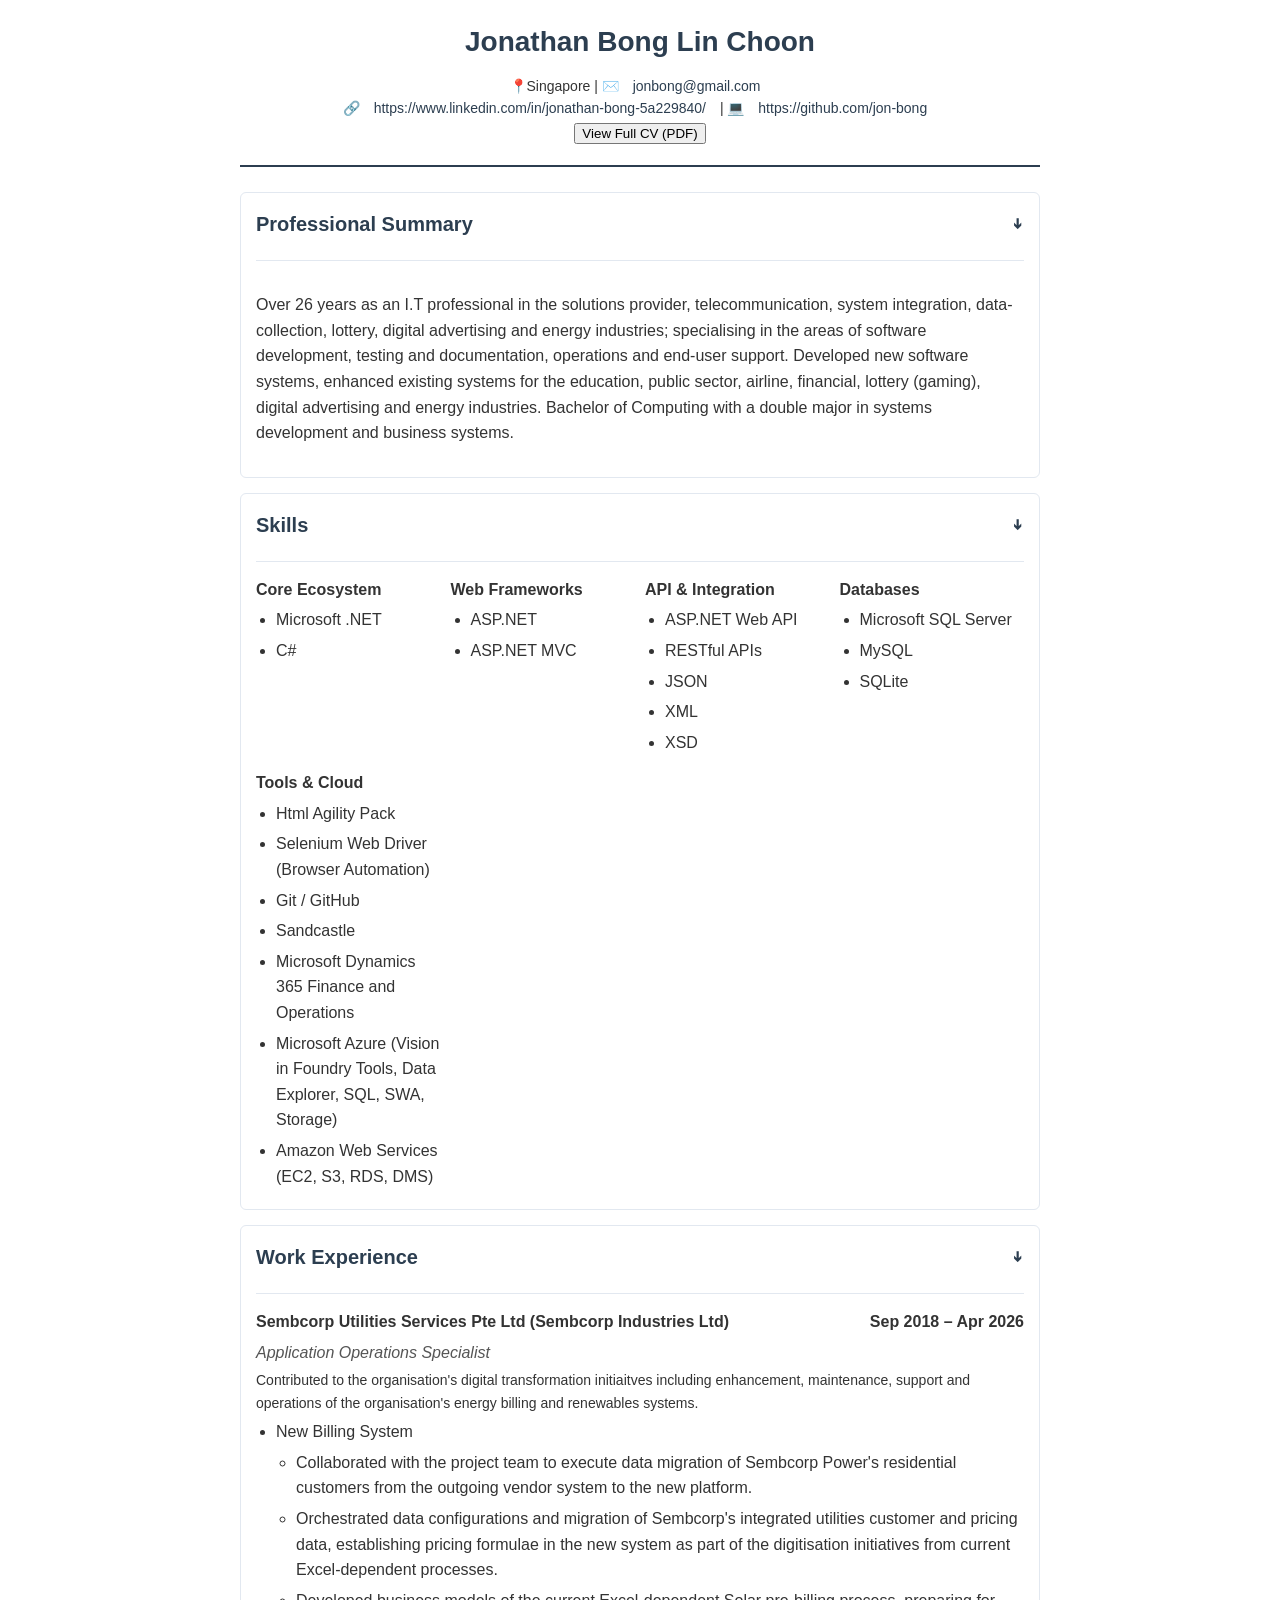
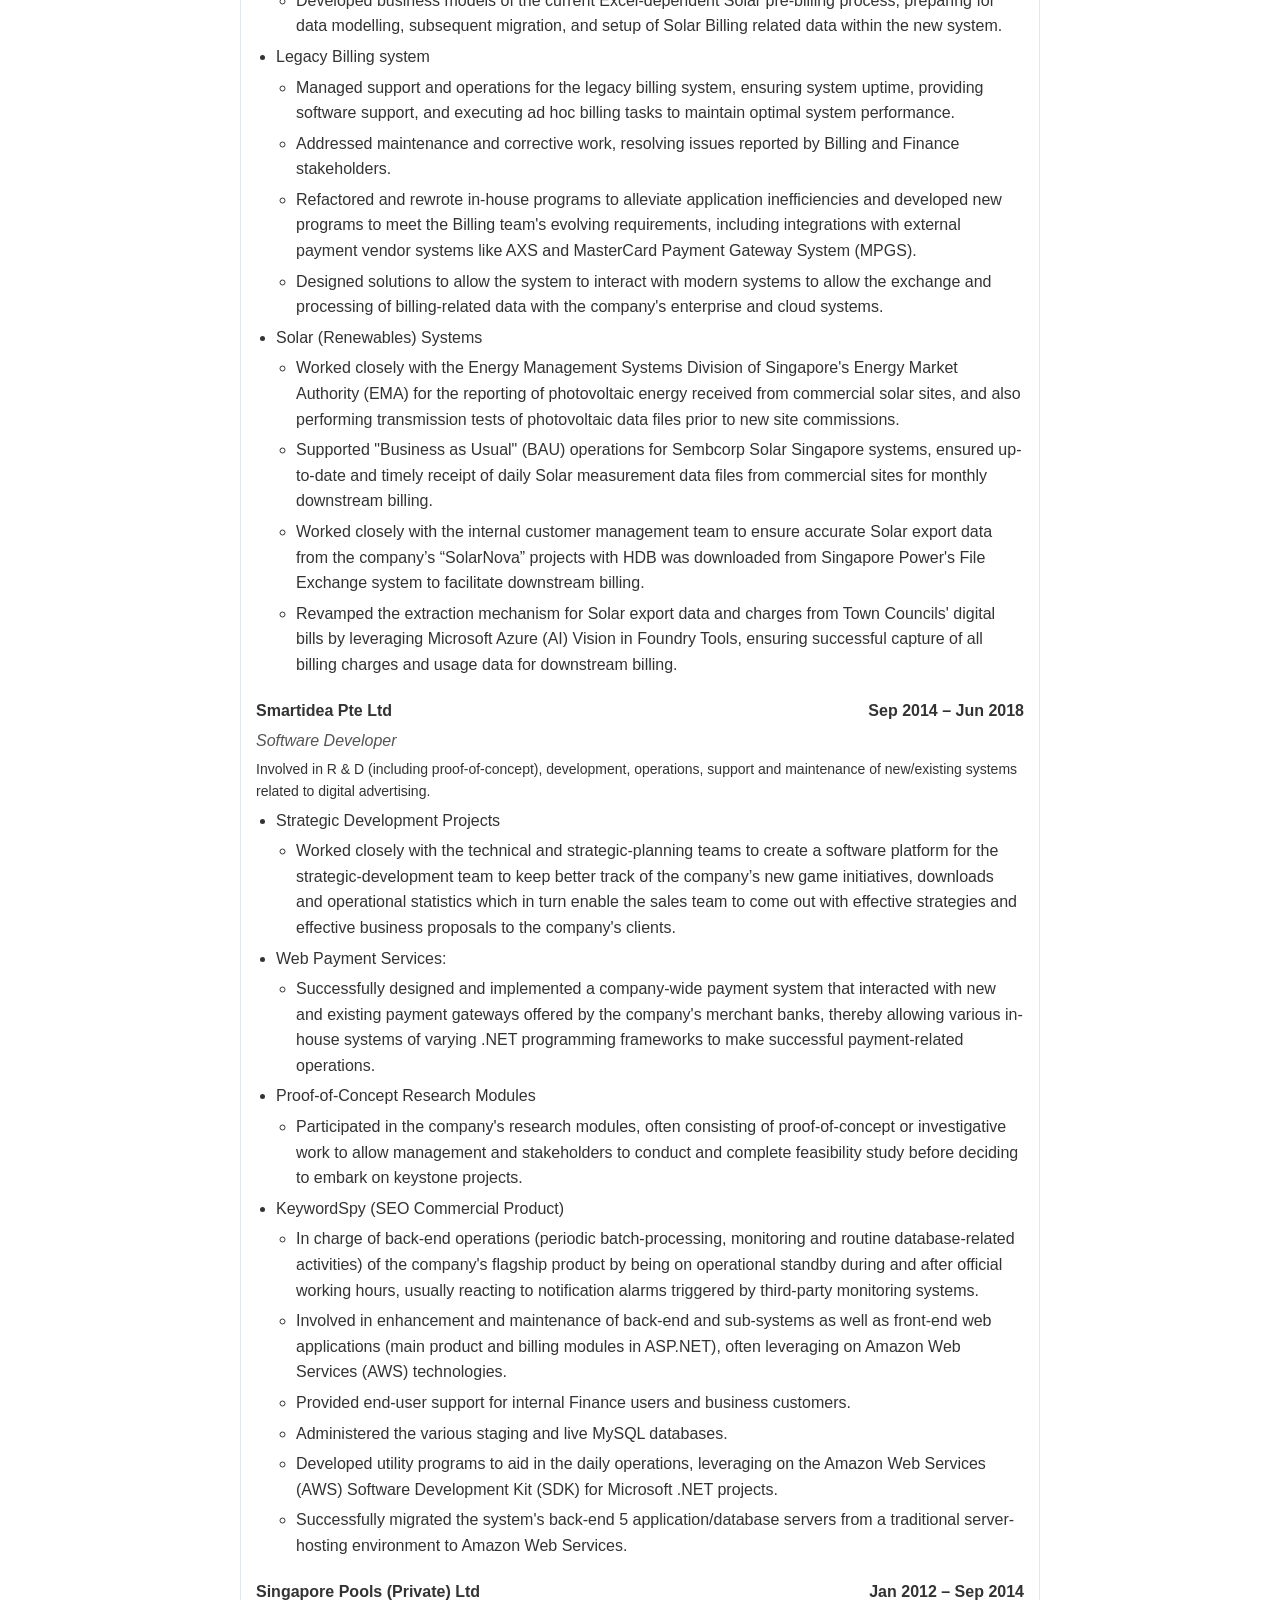
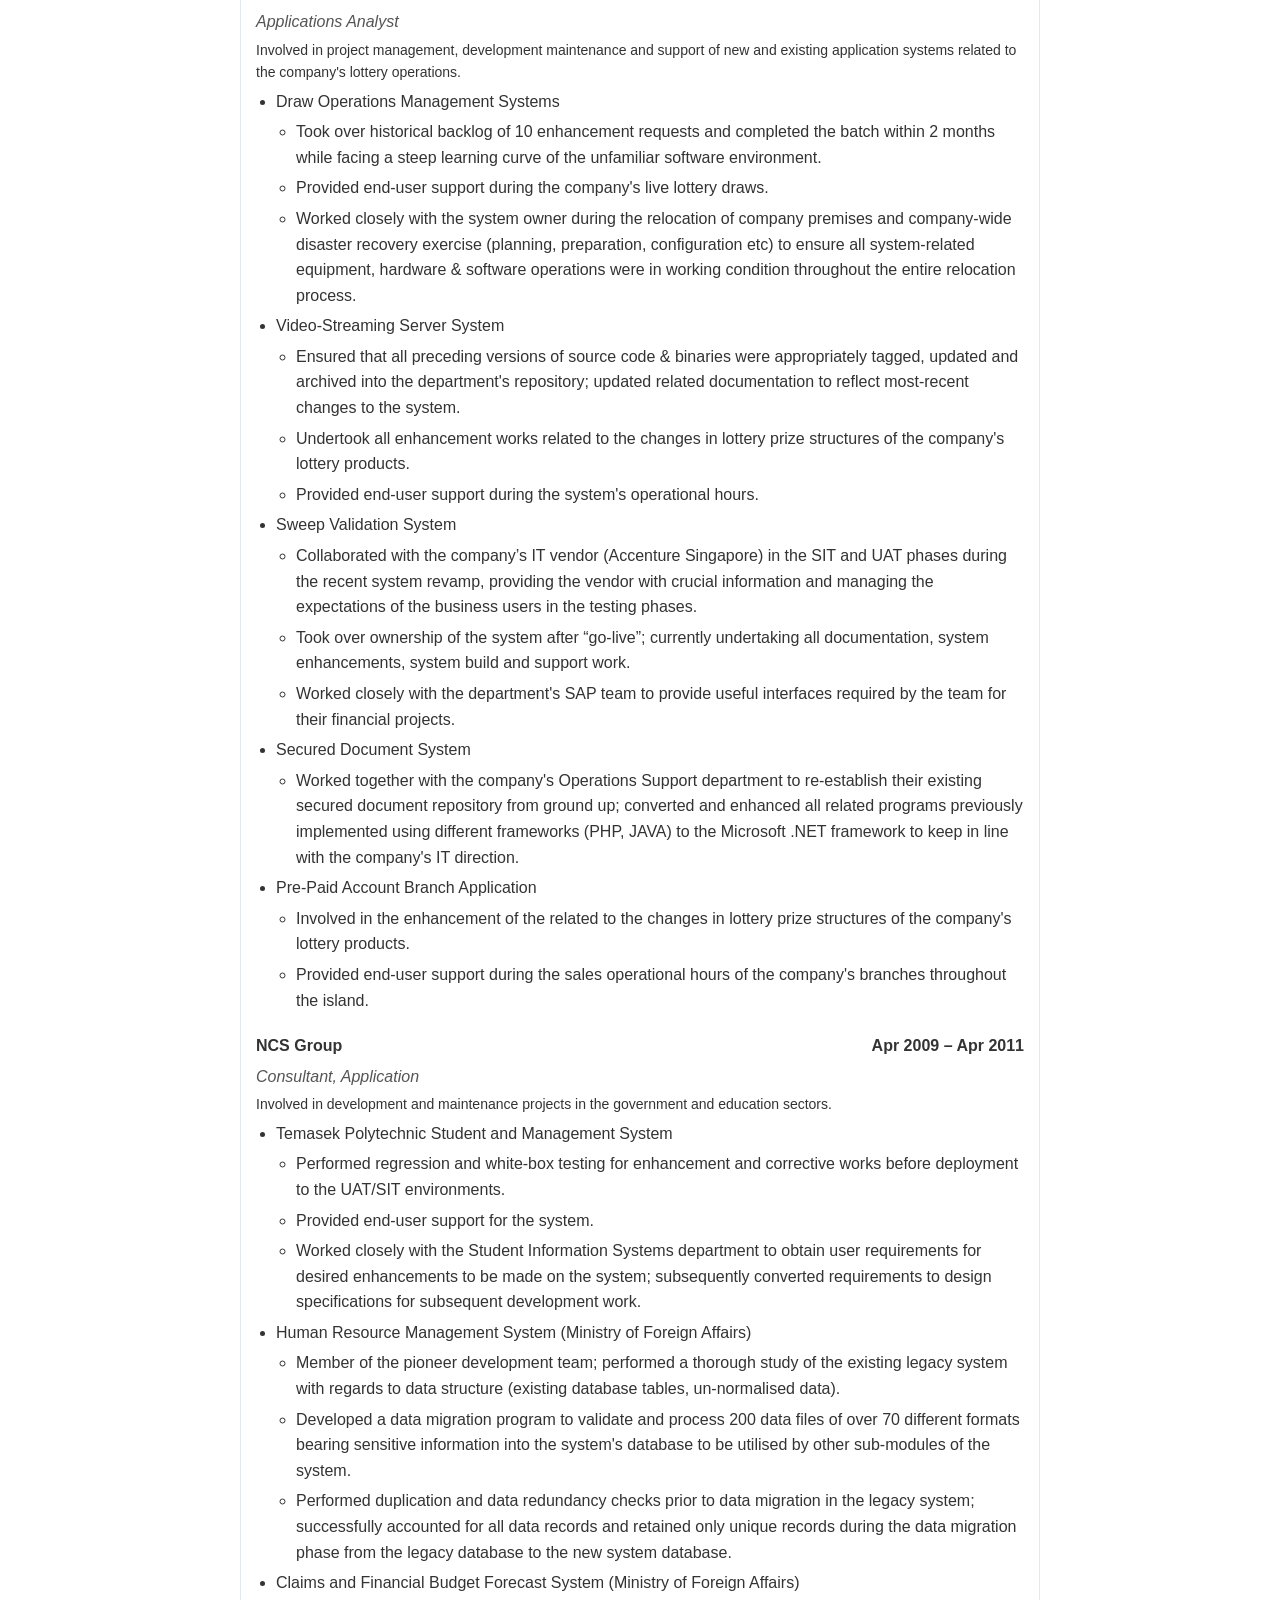
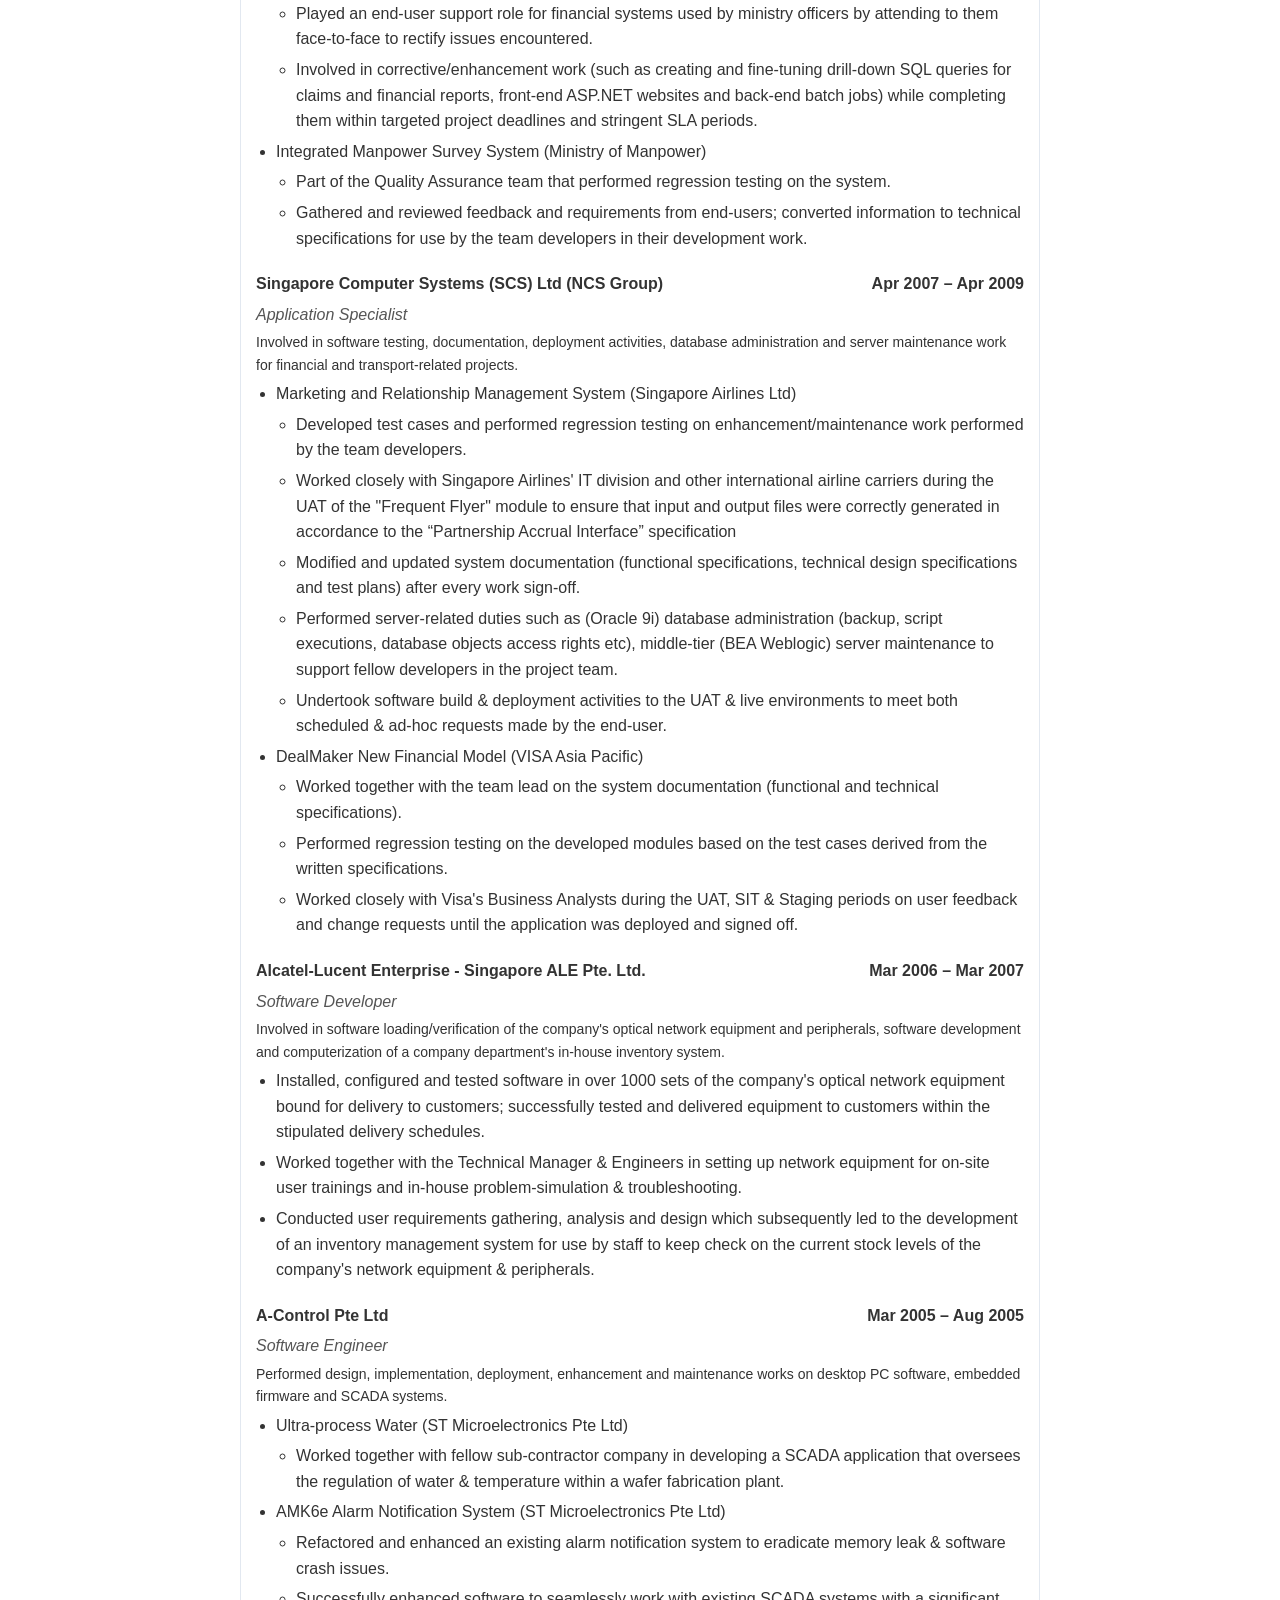
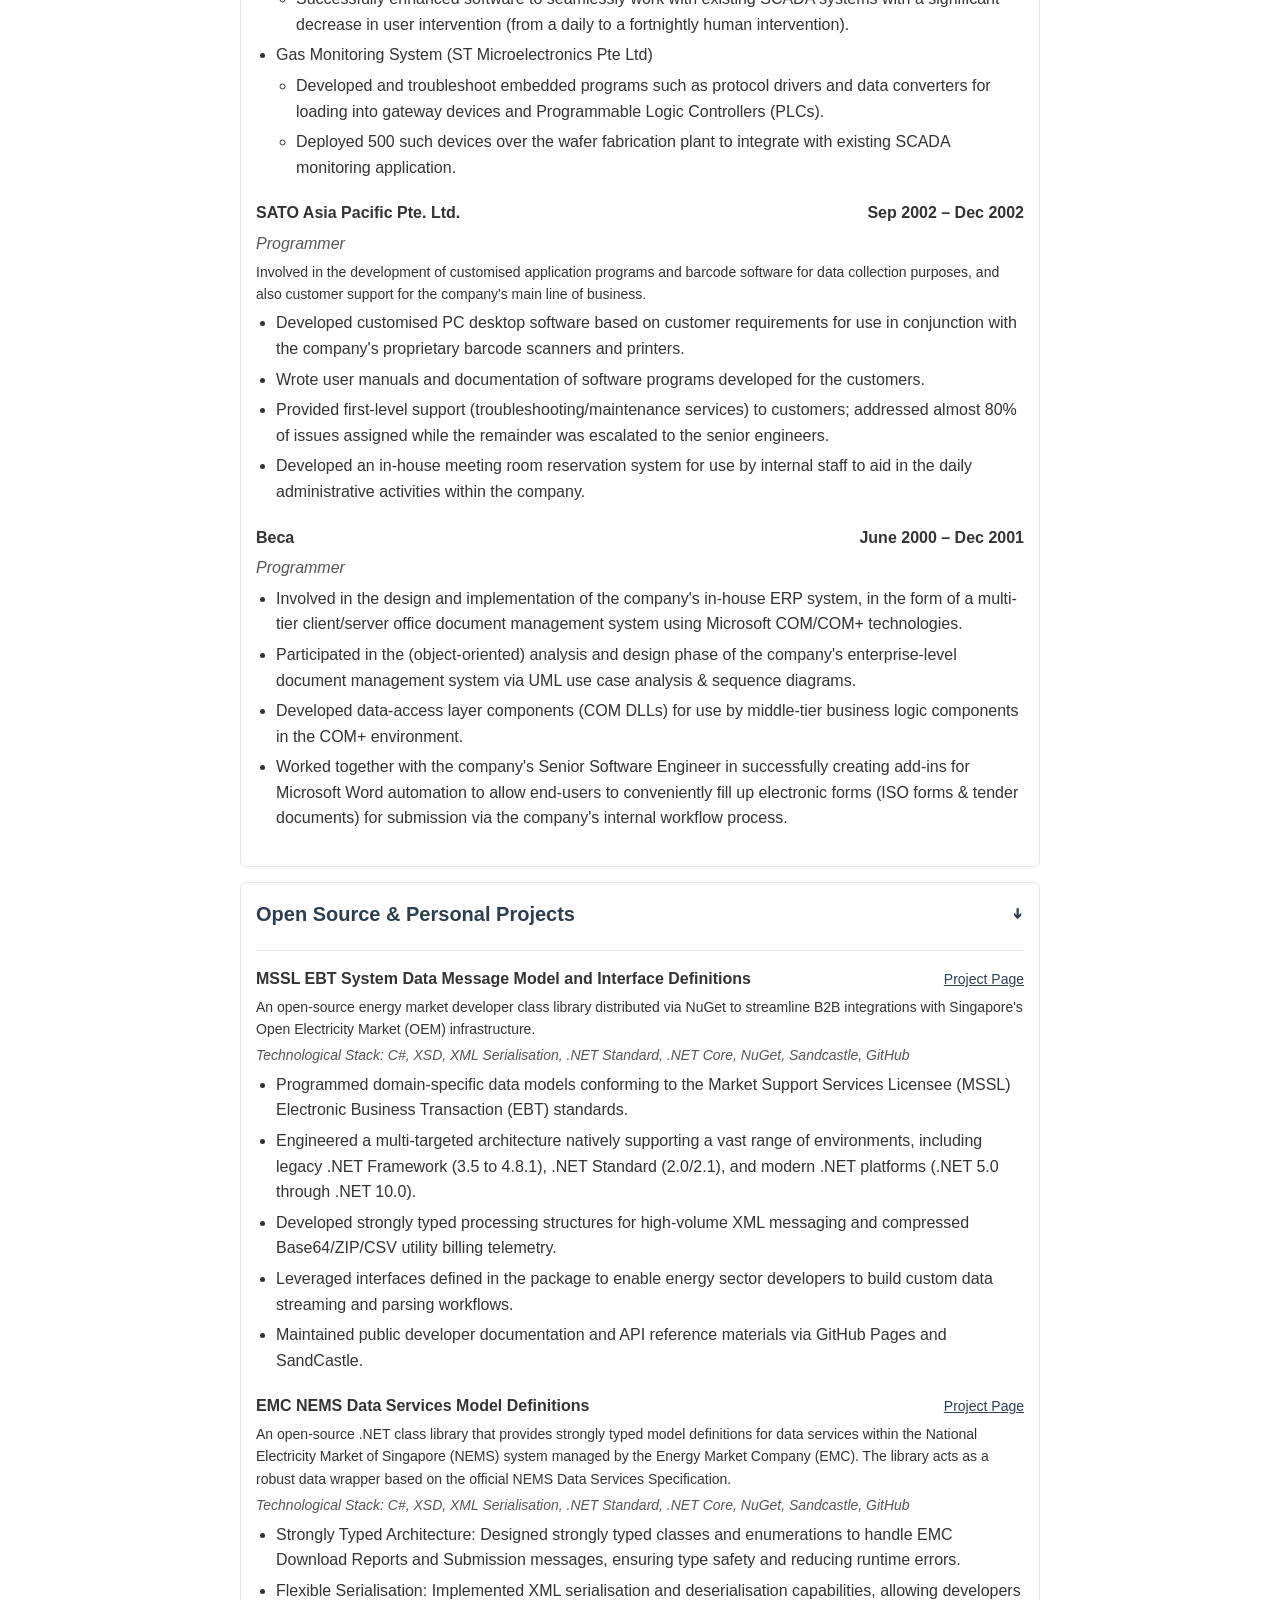
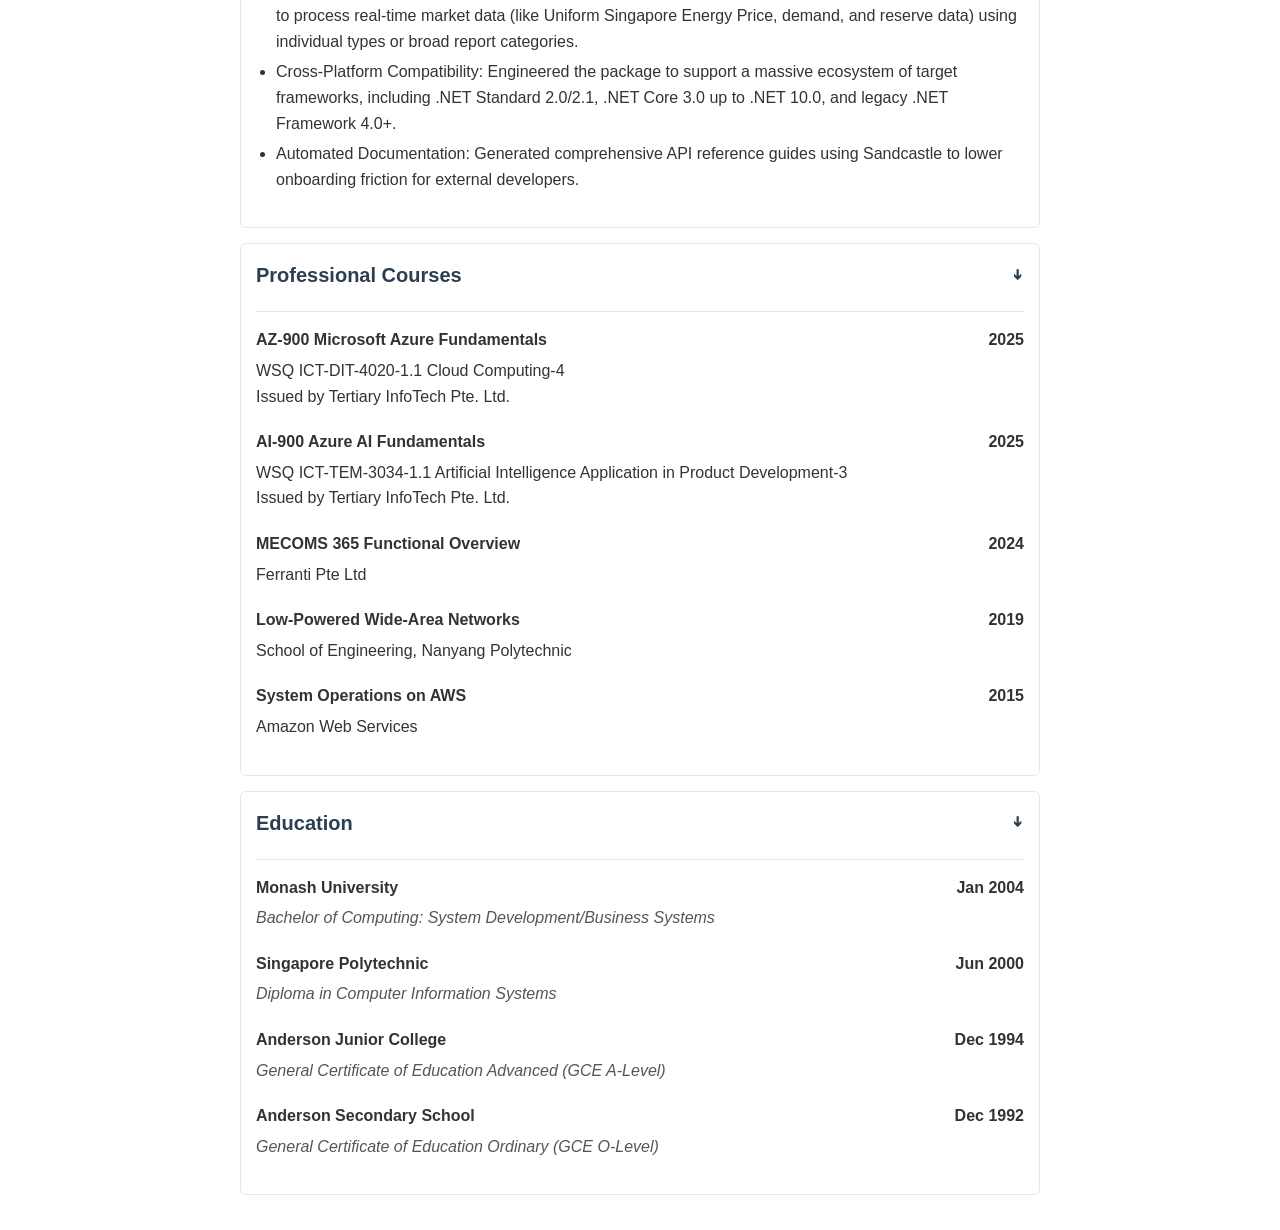
==== src/cv.html @ c76a104a "Initial commit." ====
<!DOCTYPE html>

<script src="js/script.js" defer></script>

<html lang="en">
<head>
    <meta charset="UTF-8">
    <meta name="viewport" content="width=device-width, initial-scale=1.0">
    <title>Jonathan Bong | Professional Portfolio</title>
    <!-- Link to the external stylesheet -->
    <link rel="stylesheet" href="style.css">
</head>
<body>    
    <header>
        <h1>Jonathan Bong Lin Choon</h1>
        <div class="contact-info">
            <span>📍Singapore</span> |
            <!--📞 <a href="tel:+65">+65</a>|--> 
            ✉️ <!--<a href="mailto:j@mail.com">j@mail.com</a>--><span id="contact-email"></span><br>
            🔗 <a href="https://www.linkedin.com/in/jonathan-bong-5a229840/" title="My LinkedIn Profile" target="_blank">https://www.linkedin.com/in/jonathan-bong-5a229840/</a> |
            💻 <a href="https://github.com/jon-bong" title="My GitHub Profile" target="_blank">https://github.com/jon-bong</a>
        </div>
    
        <!-- New ATS-Friendly PDF Download Action -->
        <!--<div class="download-container">
            <a href="files/Jonathan_Bong_CV.pdf" download="Jonathan_Bong_CV.pdf" title="Download CV" class="download-btn">
                📄 CV (PDF)
            </a>
        </div>-->
        <button id="download-btn" title="Download CV">View Full CV (PDF)</button>
    </header>

    <!-- Professional Summary -->
    <details open>
        <summary>Professional Summary</summary>
        <div class="section-content">
            <p>Over 26 years as an I.T professional in the solutions provider, telecommunication, system integration, data-collection, lottery, digital advertising and energy industries; specialising in the areas of software development, testing and documentation, operations and end-user support. Developed new software systems, enhanced existing systems for the education, public sector, airline, financial, lottery (gaming), digital advertising and energy industries. Bachelor of Computing with a double major in systems development and business systems.</p>
        </div>
    </details>

    <!-- Skills -->
    <details open>
        <summary>Skills</summary>
        <div class="section-content">
            <div class="skills-grid">
                <div class="skills-category">
                    <strong>Core Ecosystem</strong>
                    <ul>
                        <li>Microsoft .NET</li>
                        <li>C#</li>
                    </ul>
                </div>
                <div class="skills-category">
                    <strong>Web Frameworks</strong>
                    <ul>
                        <li>ASP.NET</li>
                        <li>ASP.NET MVC</li>
                    </ul>
                </div>
                <div class="skills-category">
                    <strong>API &amp; Integration</strong>
                    <ul>
                        <li>ASP.NET Web API</li>
                        <li>RESTful APIs</li>
                        <li>JSON</li>
                        <li>XML</li>
                        <li>XSD</li>
                    </ul>
                </div>
                <div class="skills-category">
                    <strong>Databases</strong>
                    <ul>
                        <li>Microsoft SQL Server</li>
                        <li>MySQL</li>
                        <li>SQLite</li>
                    </ul>
                </div>
                <div class="skills-category">
                    <strong>Tools & Cloud</strong>
                    <ul>
                        <li>Html Agility Pack</li>
                        <li>Selenium Web Driver (Browser Automation)</li>
                        <li>Git / GitHub</li>
                        <li>Sandcastle</li>
                        <li>Microsoft Dynamics 365 Finance and Operations</li>
                        <li>Microsoft Azure (Vision in Foundry Tools, Data Explorer, SQL, SWA, Storage)</li>
                        <li>Amazon Web Services (EC2, S3, RDS, DMS)</li>
                    </ul>
                </div>
            </div>
        </div>
    </details>

    <!-- Work Experience -->
    <details open>
        <summary>Work Experience</summary>
        <div class="section-content">
            <!-- Job 1 -->
            <article class="job">
                <div class="job-header">
                    <span>Sembcorp Utilities Services Pte Ltd (Sembcorp Industries Ltd)</span>
                    <span>Sep 2018 &ndash; Apr 2026</span>
                </div>
                <div class="job-title">Application Operations Specialist</div>
                <p class="job-description">
                    Contributed to the organisation&apos;s digital transformation initiaitves including enhancement, maintenance, support and operations of the organisation&apos;s energy billing and renewables systems.
                </p>
                <ul>
                    <li>
                        New Billing System
                        <ul>
                            <li>Collaborated with the project team to execute data migration of Sembcorp Power&apos;s residential customers from the outgoing vendor system to the new platform.</li>
                            <li>Orchestrated data configurations and migration of Sembcorp&apos;s integrated utilities customer and pricing data, establishing pricing formulae in the new system as part of the digitisation initiatives from current Excel-dependent processes.</li>
                            <li>Developed business models of the current Excel-dependent Solar pre-billing process, preparing for data modelling, subsequent migration, and setup of Solar Billing related data within the new system.</li>
                        </ul>
                    </li>
                    <li>
                        Legacy Billing system
                        <ul>
                            <li>Managed support and operations for the legacy billing system, ensuring system uptime, providing software support, and executing ad hoc billing tasks to maintain optimal system performance.</li>
                            <li>Addressed maintenance and corrective work, resolving issues reported by Billing and Finance stakeholders.</li>
                            <li>Refactored and rewrote in-house programs to alleviate application inefficiencies and developed new programs to meet the Billing team&apos;s evolving requirements, including integrations with external payment vendor systems like AXS and MasterCard Payment Gateway System (MPGS).</li>
                            <li>Designed solutions to allow the system to interact with modern systems to allow the exchange and processing of billing-related data with the company&apos;s enterprise and cloud systems.</li>
                        </ul>
                    </li>
                    <li>
                        Solar (Renewables) Systems
                        <ul>
                            <li>Worked closely with the Energy Management Systems Division of Singapore&apos;s Energy Market Authority (EMA) for the reporting of photovoltaic energy received from commercial solar sites, and also performing transmission tests of photovoltaic data files prior to new site commissions.</li>
                            <li>Supported "Business as Usual" (BAU) operations for Sembcorp Solar Singapore systems, ensured up-to-date and timely receipt of daily Solar measurement data files from commercial sites for monthly downstream billing.</li>
                            <li>Worked closely with the internal customer management team to ensure accurate Solar export data from the company’s “SolarNova” projects with HDB was downloaded from Singapore Power&apos;s File Exchange system to facilitate downstream billing.</li>
                            <li>Revamped the extraction mechanism for Solar export data and charges from Town Councils&apos; digital bills by leveraging Microsoft Azure (AI) Vision in Foundry Tools, ensuring successful capture of all billing charges and usage data for downstream billing.</li>
                        </ul>
                    </li>
                </ul>
            </article>

            <!-- Job 2 -->
            <article class="job">
                <div class="job-header">
                    <span>Smartidea Pte Ltd</span>
                    <span>Sep 2014 &ndash; Jun 2018</span>
                </div>
                <div class="job-title">Software Developer</div>
                <p class="job-description">
                    Involved in R & D (including proof-of-concept), development, operations, support and maintenance of new/existing systems related to digital advertising.
                </p>
                <ul>
                    <li>
                        Strategic Development Projects
                        <ul>
                            <li>Worked closely with the technical and strategic-planning teams to create a software platform for the strategic-development team to keep better track of the company’s new game initiatives, downloads and operational statistics which in turn enable the sales team to come out with effective strategies and effective business proposals to the company&apos;s clients.</li>
                        </ul>
                    </li>
                    <li>
                        Web Payment Services:
                        <ul>
                            <li>Successfully designed and implemented a company-wide payment system that interacted with new and existing payment gateways offered by the company&apos;s merchant banks, thereby allowing various in-house systems of varying .NET programming frameworks to make successful payment-related operations.</li>
                        </ul>
                    </li>
                    <li>
                        Proof-of-Concept Research Modules
                        <ul>
                            <li>Participated in the company&apos;s research modules, often consisting of proof-of-concept or investigative work to allow management and stakeholders to conduct and complete feasibility study before deciding to embark on keystone projects.</li>
                        </ul>
                    </li>
                    <li>
                        KeywordSpy (SEO Commercial Product)
                        <ul>
                            <li>In charge of back-end operations (periodic batch-processing, monitoring and routine database-related activities) of the company&apos;s flagship product by being on operational standby during and after official working hours, usually reacting to notification alarms triggered by third-party monitoring systems.</li>
                            <li>Involved in enhancement and maintenance of back-end and sub-systems as well as front-end web applications (main product and billing modules in ASP.NET), often leveraging on Amazon Web Services (AWS) technologies.</li>
                            <li>Provided end-user support for internal Finance users and business customers.</li>
                            <li>Administered the various staging and live MySQL databases.</li>
                            <li>Developed utility programs to aid in the daily operations, leveraging on the Amazon Web Services (AWS) Software Development Kit (SDK) for Microsoft .NET projects.</li>
                            <li>Successfully migrated the system&apos;s back-end 5 application/database servers from a traditional server-hosting environment to Amazon Web Services.</li>
                        </ul>
                    </li>
                </ul>
                <!--
        <li>Built semantic user interfaces mapping directly to client specifications, increasing consumer retention metrics by 15%.</li>
        <li>Optimized application stylesheets to fulfill accessibility standards and responsive viewing requirements.</li>-->
            </article>

            <!-- Job 3 -->
            <article class="job">
                <div class="job-header">
                    <span>Singapore Pools (Private) Ltd</span>
                    <span>Jan 2012 &ndash; Sep 2014</span>
                </div>
                <div class="job-title">Applications Analyst</div>
                <p class="job-description">
                    Involved in project management, development maintenance and support of new and existing application systems related to the company&apos;s lottery operations.
                </p>
                <ul>
                    <li>
                        Draw Operations Management Systems
                        <ul>
                            <li>Took over historical backlog of 10 enhancement requests and completed the batch within 2 months while facing a steep learning curve of the unfamiliar software environment.</li>
                            <li>Provided end-user support during the company&apos;s live lottery draws.</li>
                            <li>Worked closely with the system owner during the relocation of company premises and company-wide disaster recovery exercise (planning, preparation, configuration etc) to ensure all system-related equipment, hardware & software operations were in working condition throughout the entire relocation process.</li>
                        </ul>
                    </li>
                    <li>
                        Video-Streaming Server System
                        <ul>
                            <li>Ensured that all preceding versions of source code & binaries were appropriately tagged, updated and archived into the department&apos;s repository; updated related documentation to reflect most-recent changes to the system.</li>
                            <li>Undertook all enhancement works related to the changes in lottery prize structures of the company&apos;s lottery products.</li>
                            <li>Provided end-user support during the system&apos;s operational hours.</li>
                        </ul>
                    </li>
                    <li>
                        Sweep Validation System
                        <ul>
                            <li>Collaborated with the company’s IT vendor (Accenture Singapore) in the SIT and UAT phases during the recent system revamp, providing the vendor with crucial information and managing the expectations of the business users in the testing phases.</li>
                            <li>Took over ownership of the system after “go-live”; currently undertaking all documentation, system enhancements, system build and support work.</li>
                            <li>Worked closely with the department&apos;s SAP team to provide useful interfaces required by the team for their financial projects.</li>
                        </ul>
                    </li>
                    <li>
                        Secured Document System
                        <ul>
                            <li>Worked together with the company&apos;s Operations Support department to re-establish their existing secured document repository from ground up; converted and enhanced all related programs previously implemented using different frameworks (PHP, JAVA) to the Microsoft .NET framework to keep in line with the company&apos;s IT direction.</li>
                        </ul>
                    </li>
                    <li>
                        Pre-Paid Account Branch Application
                        <ul>
                            <li>Involved in the enhancement of the related to the changes in lottery prize structures of the company&apos;s lottery products.</li>
                            <li>Provided end-user support during the sales operational hours of the company&apos;s branches throughout the island.</li>
                        </ul>
                    </li>
                </ul>

            </article>

            <!-- Job 4 -->
            <article class="job">
                <div class="job-header">
                    <!--<span>National Computer Systems (NCS) Pte Ltd</span>-->
                    <span>NCS Group</span>
                    <span>Apr 2009 &ndash; Apr 2011</span>
                </div>
                <div class="job-title">Consultant, Application</div>
                <p class="job-description">
                    Involved in development and maintenance projects in the government and education sectors.
                </p>
                <ul>
                    <li>
                        Temasek Polytechnic Student and Management System
                        <ul>
                            <li>Performed regression and white-box testing for enhancement and corrective works before deployment to the UAT/SIT environments.</li>
                            <li>Provided end-user support for the system.</li>
                            <li>Worked closely with the Student Information Systems department to obtain user requirements for desired enhancements to be made on the system; subsequently converted requirements to design specifications for subsequent development work.</li>
                        </ul>
                    </li>
                    <li>
                        Human Resource Management System (Ministry of Foreign Affairs)
                        <ul>
                            <li>Member of the pioneer development team; performed a thorough study of the existing legacy system with regards to data structure (existing database tables, un-normalised data).</li>
                            <li>Developed a data migration program to validate and process 200 data files of over 70 different formats bearing sensitive information into the system&apos;s database to be utilised by other sub-modules of the system.</li>
                            <li>Performed duplication and data redundancy checks prior to data migration in the legacy system; successfully accounted for all data records and retained only unique records during the data migration phase from the legacy database to the new system database.</li>
                        </ul>
                    </li>
                    <li>
                        Claims and Financial Budget Forecast System (Ministry of Foreign Affairs)
                        <ul>
                            <li>Played an end-user support role for financial systems used by ministry officers by attending to them face-to-face to rectify issues encountered.</li>
                            <li>Involved in corrective/enhancement work (such as creating and fine-tuning drill-down SQL queries for claims and financial reports, front-end ASP.NET websites and back-end batch jobs) while completing them within targeted project deadlines and stringent SLA periods.</li>
                        </ul>
                    </li>
                    <li>
                        Integrated Manpower Survey System (Ministry of Manpower)
                        <ul>
                            <li>Part of the Quality Assurance team that performed regression testing on the system.</li>
                            <li>Gathered and reviewed feedback and requirements from end-users; converted information to technical specifications for use by the team developers in their development work.</li>
                        </ul>
                    </li>
                </ul>
            </article>

            <!-- Job 5 -->
            <article class="job">
                <div class="job-header">
                    <span>Singapore Computer Systems (SCS) Ltd (NCS Group)</span>
                    <span>Apr 2007 &ndash; Apr 2009</span>
                </div>
                <div class="job-title">Application Specialist</div>
                <p class="job-description">
                    Involved in software testing, documentation, deployment activities, database administration and server maintenance work for financial and transport-related projects.
                </p>
                <ul>
                    <li>
                        Marketing and Relationship Management System (Singapore Airlines Ltd)
                        <ul>
                            <li>Developed test cases and performed regression testing on enhancement/maintenance work performed by the team developers.</li>
                            <li>Worked closely with Singapore Airlines&apos; IT division and other international airline carriers during the UAT of the "Frequent Flyer" module to ensure that input and output files were correctly generated in accordance to the “Partnership Accrual Interface” specification</li>
                            <li>Modified and updated system documentation (functional specifications, technical design specifications and test plans) after every work sign-off.</li>
                            <li>Performed server-related duties such as (Oracle 9i) database administration (backup, script executions, database objects access rights etc), middle-tier (BEA Weblogic) server maintenance to support fellow developers in the project team.</li>
                            <li>Undertook software build & deployment activities to the UAT & live environments to meet both scheduled & ad-hoc requests made by the end-user.</li>
                        </ul>
                    </li>
                    <li>
                        DealMaker New Financial Model (VISA Asia Pacific)
                        <ul>
                            <li>Worked together with the team lead on the system documentation (functional and technical specifications).</li>
                            <li>Performed regression testing on the developed modules based on the test cases derived from the written specifications.</li>
                            <li>Worked closely with Visa&apos;s Business Analysts during the UAT, SIT & Staging periods on user feedback and change requests until the application was deployed and signed off.</li>
                        </ul>
                    </li>
                </ul>
            </article>

            <!-- Job 6 -->
            <article class="job">
                <div class="job-header">
                    <!--<span>Alcatel-Lucent Singapore Pte Ltd</span>-->
                    <span>Alcatel-Lucent Enterprise - Singapore ALE Pte. Ltd.</span>
                    <span>Mar 2006 &ndash; Mar 2007</span>
                </div>
                <div class="job-title">Software Developer</div>
                <p class="job-description">
                    Involved in software loading/verification of the company&apos;s optical network equipment and peripherals, software development and computerization of a company department&apos;s in-house inventory system.
                </p>
                <ul>
                    <li>Installed, configured and tested software in over 1000 sets of the company&apos;s optical network equipment bound for delivery to customers; successfully tested and delivered equipment to customers within the stipulated delivery schedules.</li>
                    <li>Worked together with the Technical Manager & Engineers in setting up network equipment for on-site user trainings and in-house problem-simulation & troubleshooting.</li>
                    <li>Conducted user requirements gathering, analysis and design which subsequently led to the development of an inventory management system for use by staff to keep check on the current stock levels of the company&apos;s network equipment & peripherals.</li>
                </ul>
            </article>

            <!-- Job 7 -->
            <article class="job">
                <div class="job-header">
                    <span>A-Control Pte Ltd</span>
                    <span>Mar 2005 &ndash; Aug 2005</span>
                </div>
                <div class="job-title">Software Engineer</div>
                <p class="job-description">
                    Performed design, implementation, deployment, enhancement and maintenance works on desktop PC software, embedded firmware and SCADA systems.
                </p>
                <ul>
                    <li>
                        Ultra-process Water (ST Microelectronics Pte Ltd)
                        <ul>
                            <li>Worked together with fellow sub-contractor company in developing a SCADA application that oversees the regulation of water & temperature within a wafer fabrication plant.</li>
                        </ul>
                    </li>
                    <li>
                        AMK6e Alarm Notification System (ST Microelectronics Pte Ltd)
                        <ul>
                            <li>Refactored and enhanced an existing alarm notification system to eradicate memory leak & software crash issues.</li>
                            <li>Successfully enhanced software to seamlessly work with existing SCADA systems with a significant decrease in user intervention (from a daily to a fortnightly human intervention).</li>
                        </ul>
                    </li>
                    <li>
                        Gas Monitoring System (ST Microelectronics Pte Ltd)
                        <ul>
                            <li>Developed and troubleshoot embedded programs such as protocol drivers and data converters for loading into gateway devices and Programmable Logic Controllers (PLCs).</li>
                            <li>Deployed 500 such devices over the wafer fabrication plant to integrate with existing SCADA monitoring application.</li>
                        </ul>
                    </li>
                </ul>
            </article>

            <!-- Job 8 -->
            <article class="job">
                <div class="job-header">
                    <!--<span>Sato Asia Pacific Pte Ltd</span>-->
                    <span>SATO Asia Pacific Pte. Ltd.</span>
                    <span>Sep 2002 &ndash; Dec 2002</span>
                </div>
                <div class="job-title">Programmer</div>
                <p class="job-description">
                    Involved in the development of customised application programs and barcode software for data collection purposes, and also customer support for the company&apos;s main line of business.
                </p>
                <ul>
                    <li>Developed customised PC desktop software based on customer requirements for use in conjunction with the company&apos;s proprietary barcode scanners and printers.</li>
                    <li>Wrote user manuals and documentation of software programs developed for the customers.</li>
                    <li>Provided first-level support (troubleshooting/maintenance services) to customers; addressed almost 80% of issues assigned while the remainder was escalated to the senior engineers.</li>
                    <li>Developed an in-house meeting room reservation system for use by internal staff to aid in the daily administrative activities within the company.</li>
                </ul>
            </article>

            <!-- Job 9 -->
            <article class="job">
                <div class="job-header">
                    <!--<span>Beca Asia Holdings Pte Ltd</span>-->
                    <span>Beca</span>
                    <span>June 2000 &ndash; Dec 2001</span>
                </div>
                <div class="job-title">Programmer</div>
                <p class="job-description">
                </p>
                <ul>
                    <li>Involved in the design and implementation of the company&apos;s in-house ERP system, in the form of a multi-tier client/server office document management system using Microsoft COM/COM+ technologies.</li>
                    <li>Participated in the (object-oriented) analysis and design phase of the company&apos;s enterprise-level document management system via UML use case analysis & sequence diagrams.</li>
                    <li>Developed data-access layer components (COM DLLs) for use by middle-tier business logic components in the COM+ environment.</li>
                    <li>Worked together with the company&apos;s Senior Software Engineer in successfully creating add-ins for Microsoft Word automation to allow end-users to conveniently fill up electronic forms (ISO forms & tender documents) for submission via the company&apos;s internal workflow process.</li>
                </ul>
            </article>

        </div>
    </details>

    <!-- Open Source & Personal Projects -->
    <details open>
        <summary>Open Source & Personal Projects</summary>
        <div class="section-content">
            <!-- Project 1 -->
            <article class="project-item">
                <div class="project-header">
                    <strong>MSSL EBT System Data Message Model and Interface Definitions</strong>
                    <span><a href="https://jon-bong.github.io/mssl-ebt-models/" target="_blank" rel="noreferrer">Project Page</a></span>
                </div>
                <p class="project-description">
                    An open-source energy market developer class library distributed via NuGet to streamline B2B integrations with Singapore&apos;s Open Electricity Market (OEM) infrastructure.
                </p>
                <div class="project-tech">Technological Stack: C#, XSD, XML Serialisation, .NET Standard, .NET Core, NuGet, Sandcastle, GitHub</div>
                <ul>
                    <li>Programmed domain-specific data models conforming to the Market Support Services Licensee (MSSL) Electronic Business Transaction (EBT) standards.</li>
                    <li>Engineered a multi-targeted architecture natively supporting a vast range of environments, including legacy .NET Framework (3.5 to 4.8.1), .NET Standard (2.0/2.1), and modern .NET platforms (.NET 5.0 through .NET 10.0).</li>
                    <li>Developed strongly typed processing structures for high-volume XML messaging and compressed Base64/ZIP/CSV utility billing telemetry.</li>
                    <li>Leveraged interfaces defined in the package to enable energy sector developers to build custom data streaming and parsing workflows.</li>
                    <li>Maintained public developer documentation and API reference materials via GitHub Pages and SandCastle.</li>
                </ul>
            </article>

            <!-- Project 2 -->
            <article class="project-item">
                <div class="project-header">
                    <strong>EMC NEMS Data Services Model Definitions</strong>
                    <span><a href="https://jon-bong.github.io/emc-sewplus-nems-models/" target="_blank" rel="noreferrer">Project Page</a></span>
                </div>
                <p class="project-description">
                    An open-source .NET class library that provides strongly typed model definitions for data services within the National Electricity Market of Singapore (NEMS) system managed by the Energy Market Company (EMC). The library acts as a robust data wrapper based on the official NEMS Data Services Specification.
                </p>
                <div class="project-tech">Technological Stack: C#, XSD, XML Serialisation, .NET Standard, .NET Core, NuGet, Sandcastle, GitHub</div>
                <ul>
                    <li>Strongly Typed Architecture: Designed strongly typed classes and enumerations to handle EMC Download Reports and Submission messages, ensuring type safety and reducing runtime errors.</li>
                    <li>Flexible Serialisation: Implemented XML serialisation and deserialisation capabilities, allowing developers to process real-time market data (like Uniform Singapore Energy Price, demand, and reserve data) using individual types or broad report categories.</li>
                    <li>Cross-Platform Compatibility: Engineered the package to support a massive ecosystem of target frameworks, including .NET Standard 2.0/2.1, .NET Core 3.0 up to .NET 10.0, and legacy .NET Framework 4.0+.</li>
                    <li>Automated Documentation: Generated comprehensive API reference guides using Sandcastle to lower onboarding friction for external developers.</li>
                </ul>
            </article>
        </div>
    </details>

    <!-- Professional Courses -->
    <details open>
        <summary>Professional Courses</summary>
        <div class="section-content">
            <div class="education-item">
                <div class="edu-header">
                    <span>AZ-900 Microsoft Azure Fundamentals</span>
                    <span>2025</span>
                </div>
                <div>WSQ ICT-DIT-4020-1.1 Cloud Computing-4</div>
                <div>Issued by Tertiary InfoTech Pte. Ltd.</div>
            </div>
            <div class="education-item">
                <div class="edu-header">
                    <span>AI-900 Azure AI Fundamentals</span>
                    <span>2025</span>
                </div>
                <div>WSQ ICT-TEM-3034-1.1 Artificial Intelligence Application in Product Development-3</div>
                <div>Issued by Tertiary InfoTech Pte. Ltd.</div>
            </div>
            <div class="education-item">
                <div class="edu-header">
                    <span>MECOMS 365 Functional Overview</span>
                    <span>2024</span>
                </div>
                <div>Ferranti Pte Ltd</div>
            </div>
            <div class="education-item">
                <div class="edu-header">
                    <span>Low-Powered Wide-Area Networks</span>
                    <span>2019</span>
                </div>
                <div>School of Engineering, Nanyang Polytechnic</div>
            </div>
            <div class="education-item">
                <div class="edu-header">
                    <span>System Operations on AWS</span>
                    <span>2015</span>
                </div>
                <div>Amazon Web Services</div>
            </div>
        </div>
    </details>

    <!-- Education -->
    <details open>
        <summary>Education</summary>
        <div class="section-content">
            <div class="education-item">
                <div class="edu-header">
                    <span>Monash University</span>
                    <span>Jan 2004</span>
                </div>
                <div class="degree">Bachelor of Computing: System Development/Business Systems</div>
                <!--<div>Graduated with Honours / Major GPA: 3.8</div>-->
            </div>
            <div class="education-item">
                <div class="edu-header">
                    <span>Singapore Polytechnic</span>
                    <span>Jun 2000</span>
                </div>
                <div class="degree">Diploma in Computer Information Systems</div>
            </div>
            <div class="education-item">
                <div class="edu-header">
                    <span>Anderson Junior College</span>
                    <span>Dec 1994</span>
                </div>
                <div class="degree">General Certificate of Education Advanced (GCE A-Level)</div>
            </div>
            <div class="education-item">
                <div class="edu-header">
                    <span>Anderson Secondary School</span>
                    <span>Dec 1992</span>
                </div>
                <div class="degree">General Certificate of Education Ordinary (GCE O-Level)</div>
            </div>
        </div>
    </details>

</body>
</html>
---- src/style.css ----
:root {
    --primary-color: #2c3e50;
    --text-color: #333333;
    --bg-color: #f8f9fa;
    --border-color: #e2e8f0;
}

body {
    font-family: Arial, sans-serif; /* Clean, universally recognized ATS font style */
    line-height: 1.6;
    color: var(--text-color);
    max-width: 800px;
    margin: 0 auto;
    padding: 20px;
    background-color: #ffffff;
}

header {
    text-align: center;
    border-bottom: 2px solid var(--primary-color);
    padding-bottom: 20px;
    margin-bottom: 25px;
}

h1 {
    margin: 0 0 10px 0;
    color: var(--primary-color);
    font-size: 28px;
}

.contact-info {
    font-size: 14px;
}

.contact-info a {
    color: var(--primary-color);
    text-decoration: none;
    margin: 0 10px;
}

/* Specific accent for the primary document/resume link */
.contact-info a.resume-link {
    font-weight: bold;
    border-bottom: 1px dashed var(--primary-color);
}

/* ATS-Friendly Native HTML Accordion styling */
details {
    background: var(--bg-color);
    border: 1px solid var(--border-color);
    border-radius: 6px;
    margin-bottom: 15px;
    padding: 10px 15px;
    transition: background 0.2s ease;
}

    details[open] {
        background: #ffffff;
        padding-bottom: 15px;
    }

summary {
    font-size: 20px;
    font-weight: bold;
    color: var(--primary-color);
    cursor: pointer;
    padding: 5px 0;
    list-style: none; /* Removes default disclosure arrow marker */
    display: flex;
    justify-content: space-between;
    align-items: center;
}

    summary::-webkit-details-marker {
        display: none; /* Removes default arrow marker in Safari browsers */
    }

    summary::after {
        content: '➔';
        font-size: 14px;
        transition: transform 0.2s ease;
    }

details[open] summary::after {
    transform: rotate(90deg);
}

.section-content {
    margin-top: 15px;
    border-top: 1px solid var(--border-color);
    padding-top: 15px;
}

/* Grid layout preserving natural text reading order */
.skills-grid {
    display: grid;
    grid-template-columns: repeat(auto-fill, minmax(150px, 1fr));
    gap: 10px;
}

.skills-category strong {
    display: block;
    margin-bottom: 5px;
}

.job, .education-item {
    margin-bottom: 20px;
}

.job-header, .edu-header {
    display: flex;
    justify-content: space-between;
    font-weight: bold;
    margin-bottom: 5px;
}

.job-title, .degree {
    font-style: italic;
    color: #555;
}

ul {
    margin: 5px 0 0 20px;
    padding: 0;
}

li {
    margin-bottom: 5px;
}

/* Additional styles for Open Source & Personal Projects */
.project-item {
    margin-bottom: 20px;
}

.project-header {
    display: flex;
    justify-content: space-between;
    font-size: 16px;
    margin-bottom: 2px;
}

    .project-header a {
        color: var(--primary-color);
        text-decoration: underline;
        font-size: 14px;
    }

.job-description, .project-description {
    margin: 4px 0;
    font-size: 14px;
    color: var(--text-color);
}

.project-tech {
    font-style: italic;
    font-size: 14px;
    color: #555555;
    margin-bottom: 5px;
}

/* Additional styles for contact email fade-in effect */
#contact-email a {
    opacity: 0;
    transition: opacity 0.8s ease-in-out;
}

#contact-email a.visible {
    opacity: 1;
}
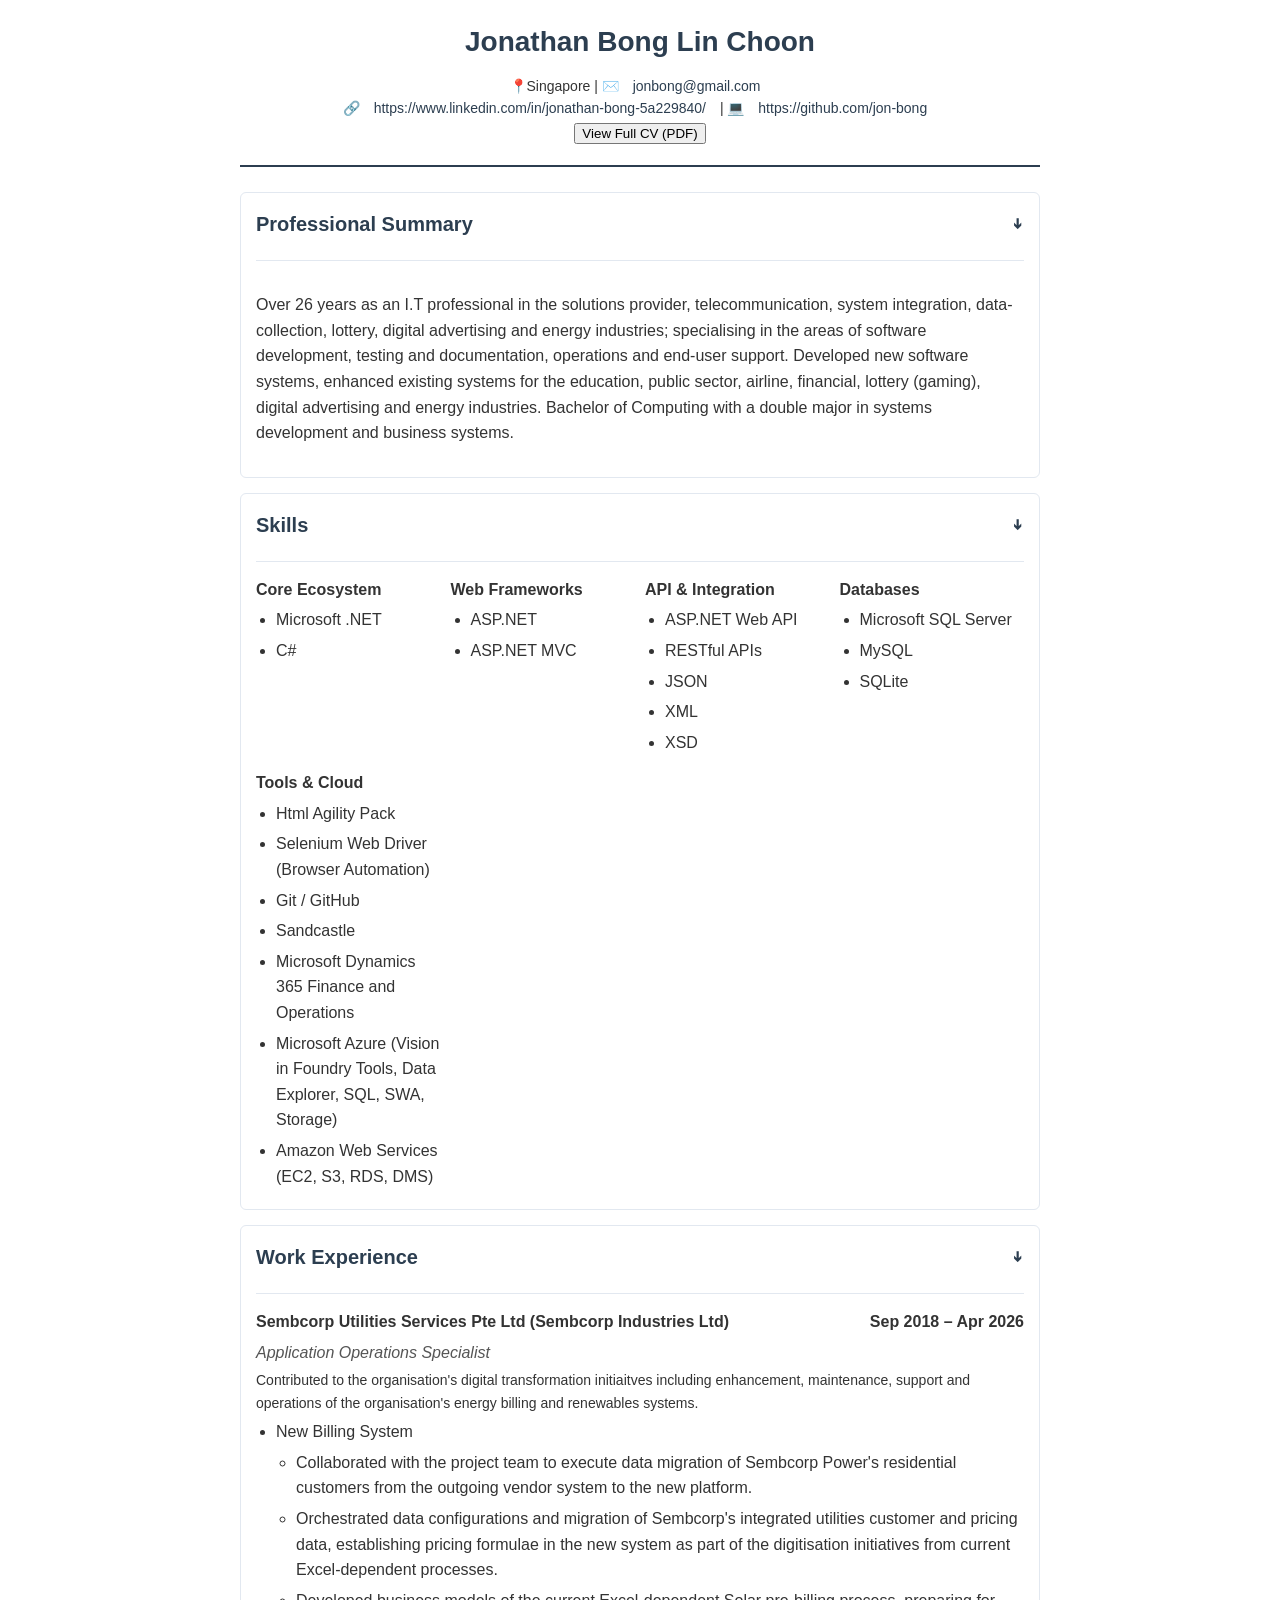
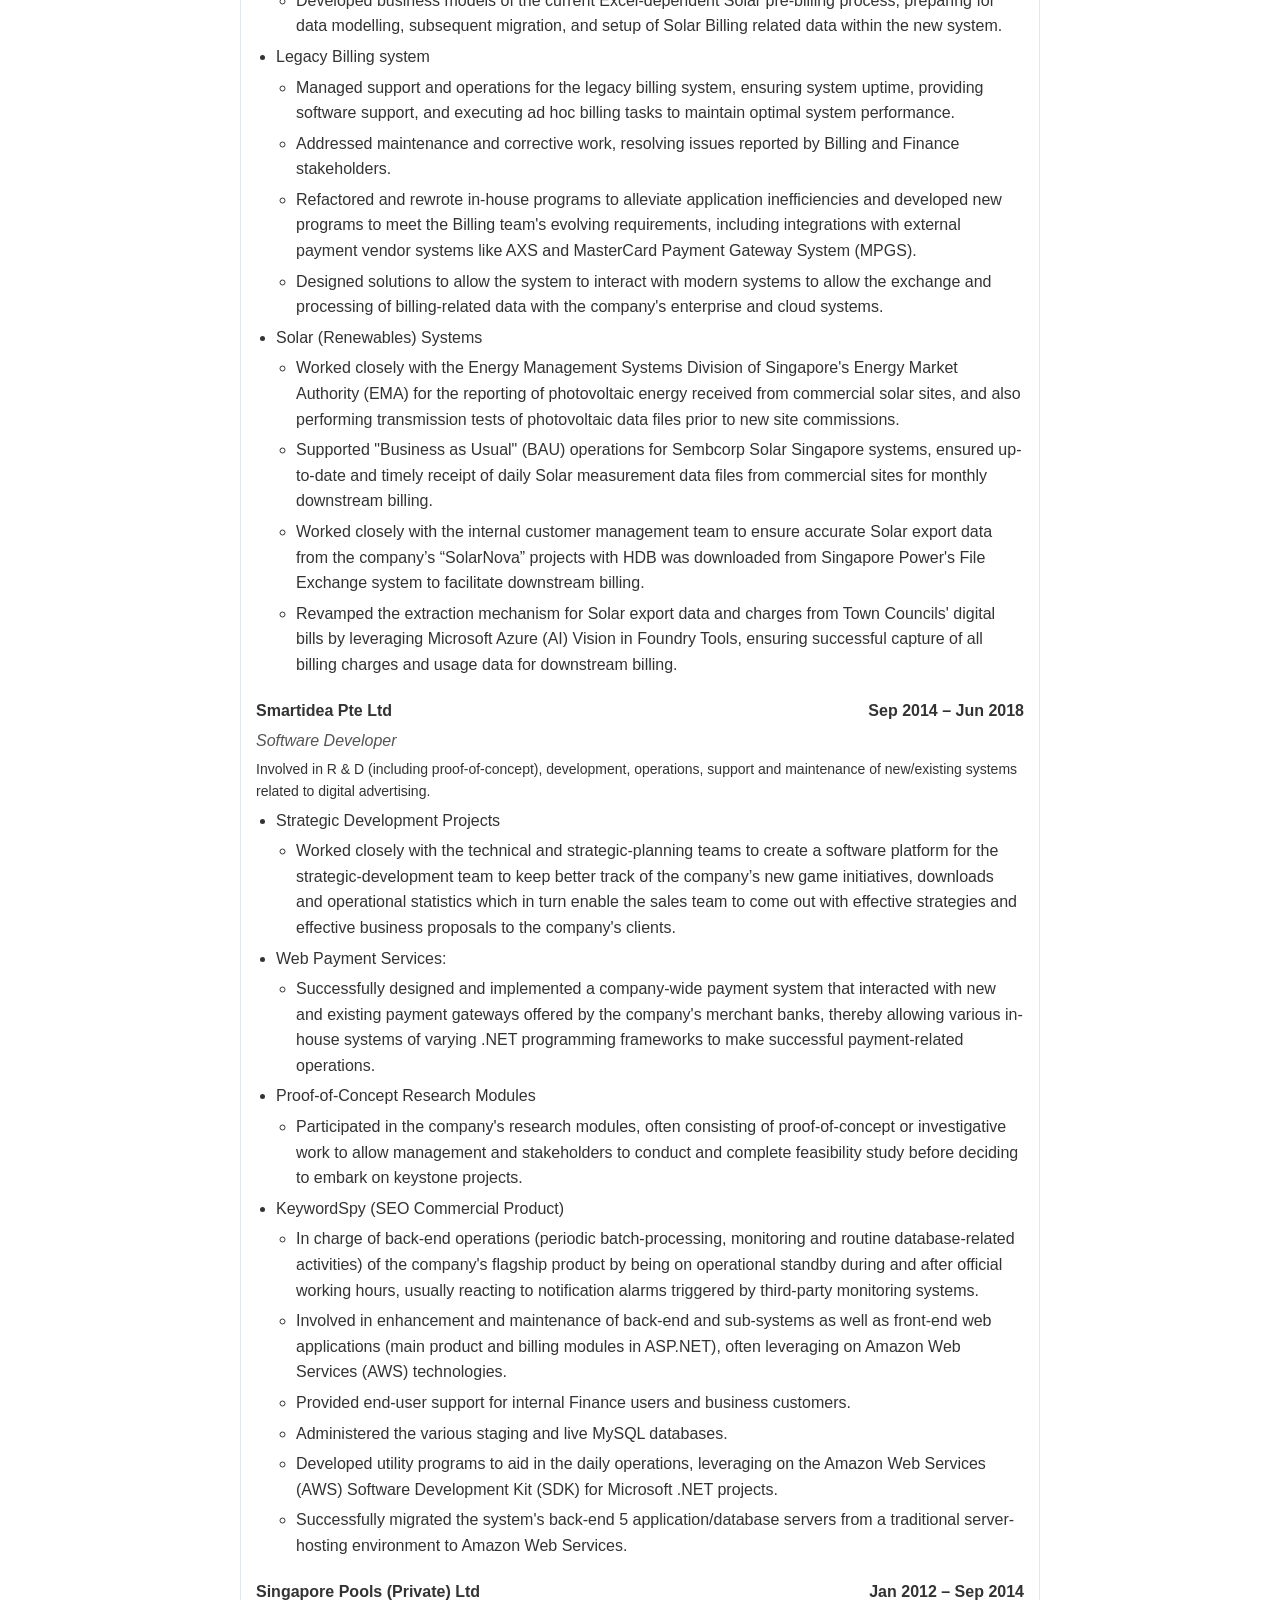
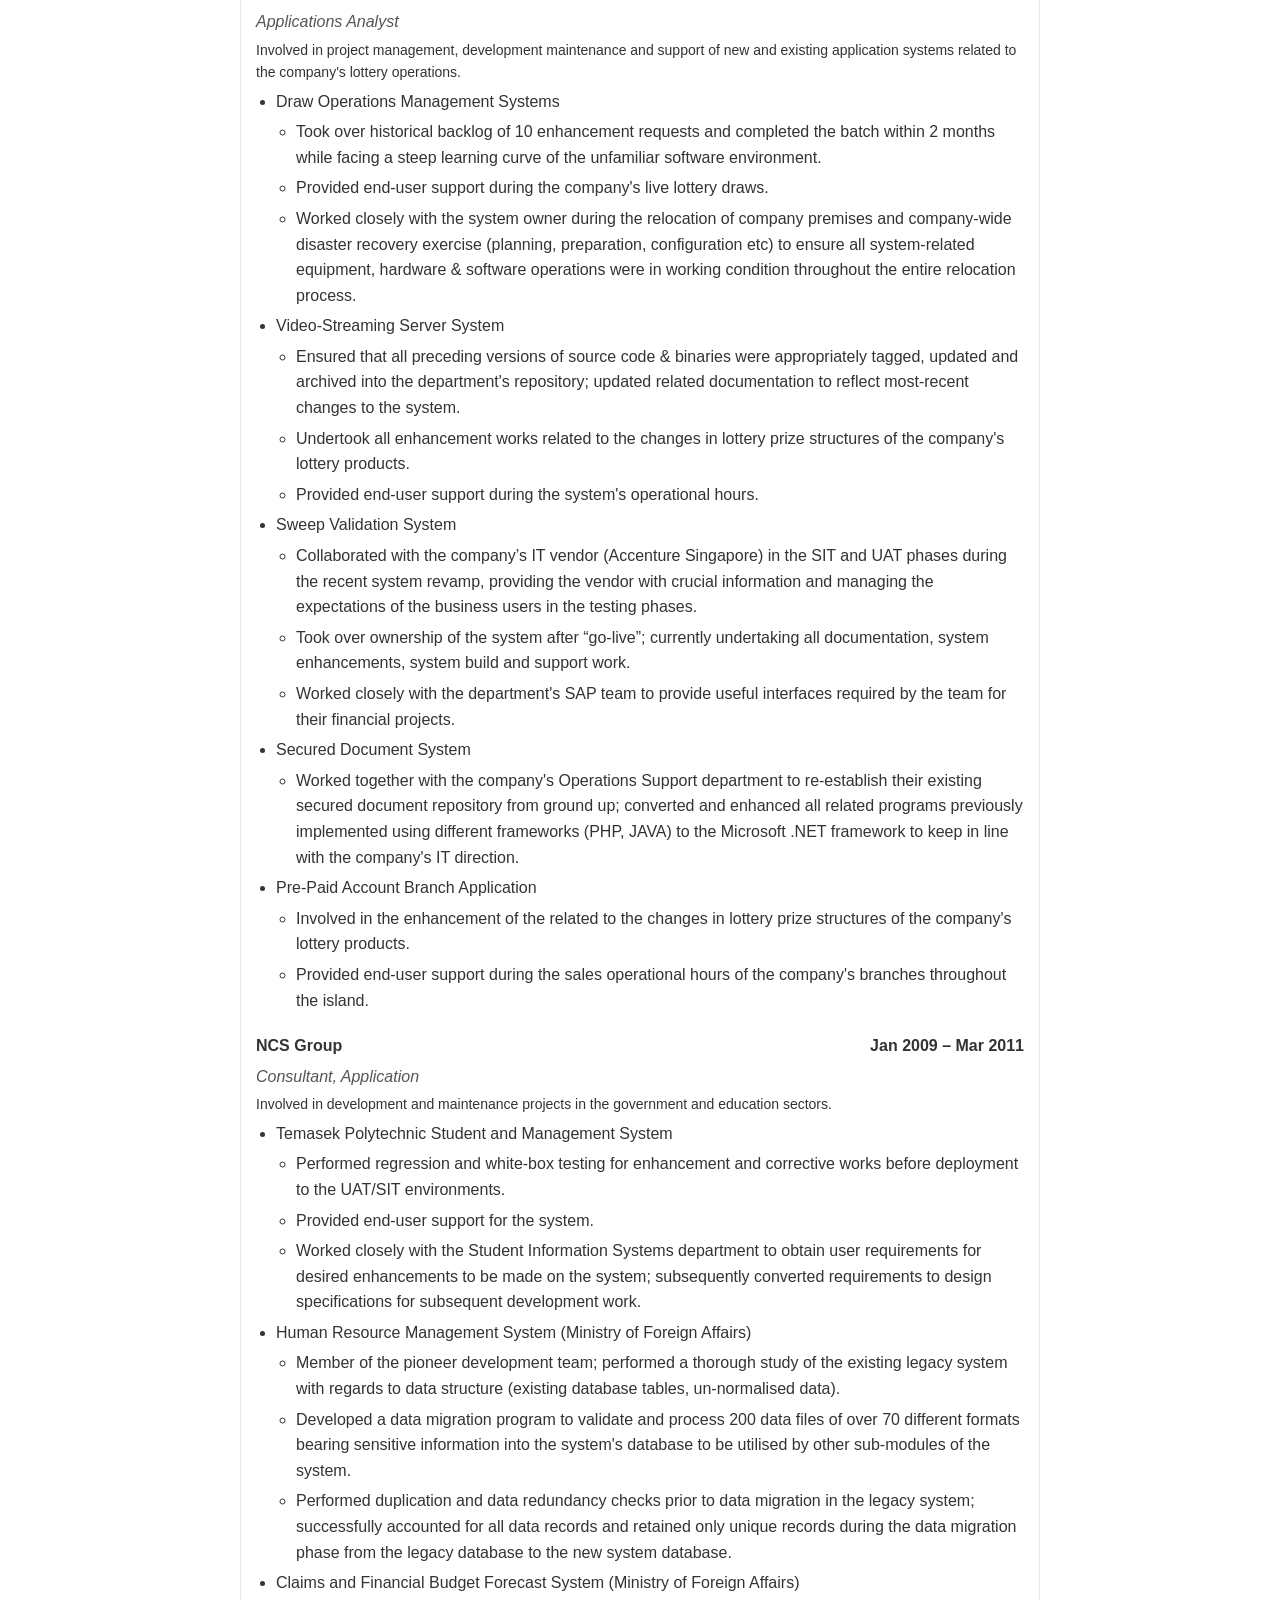
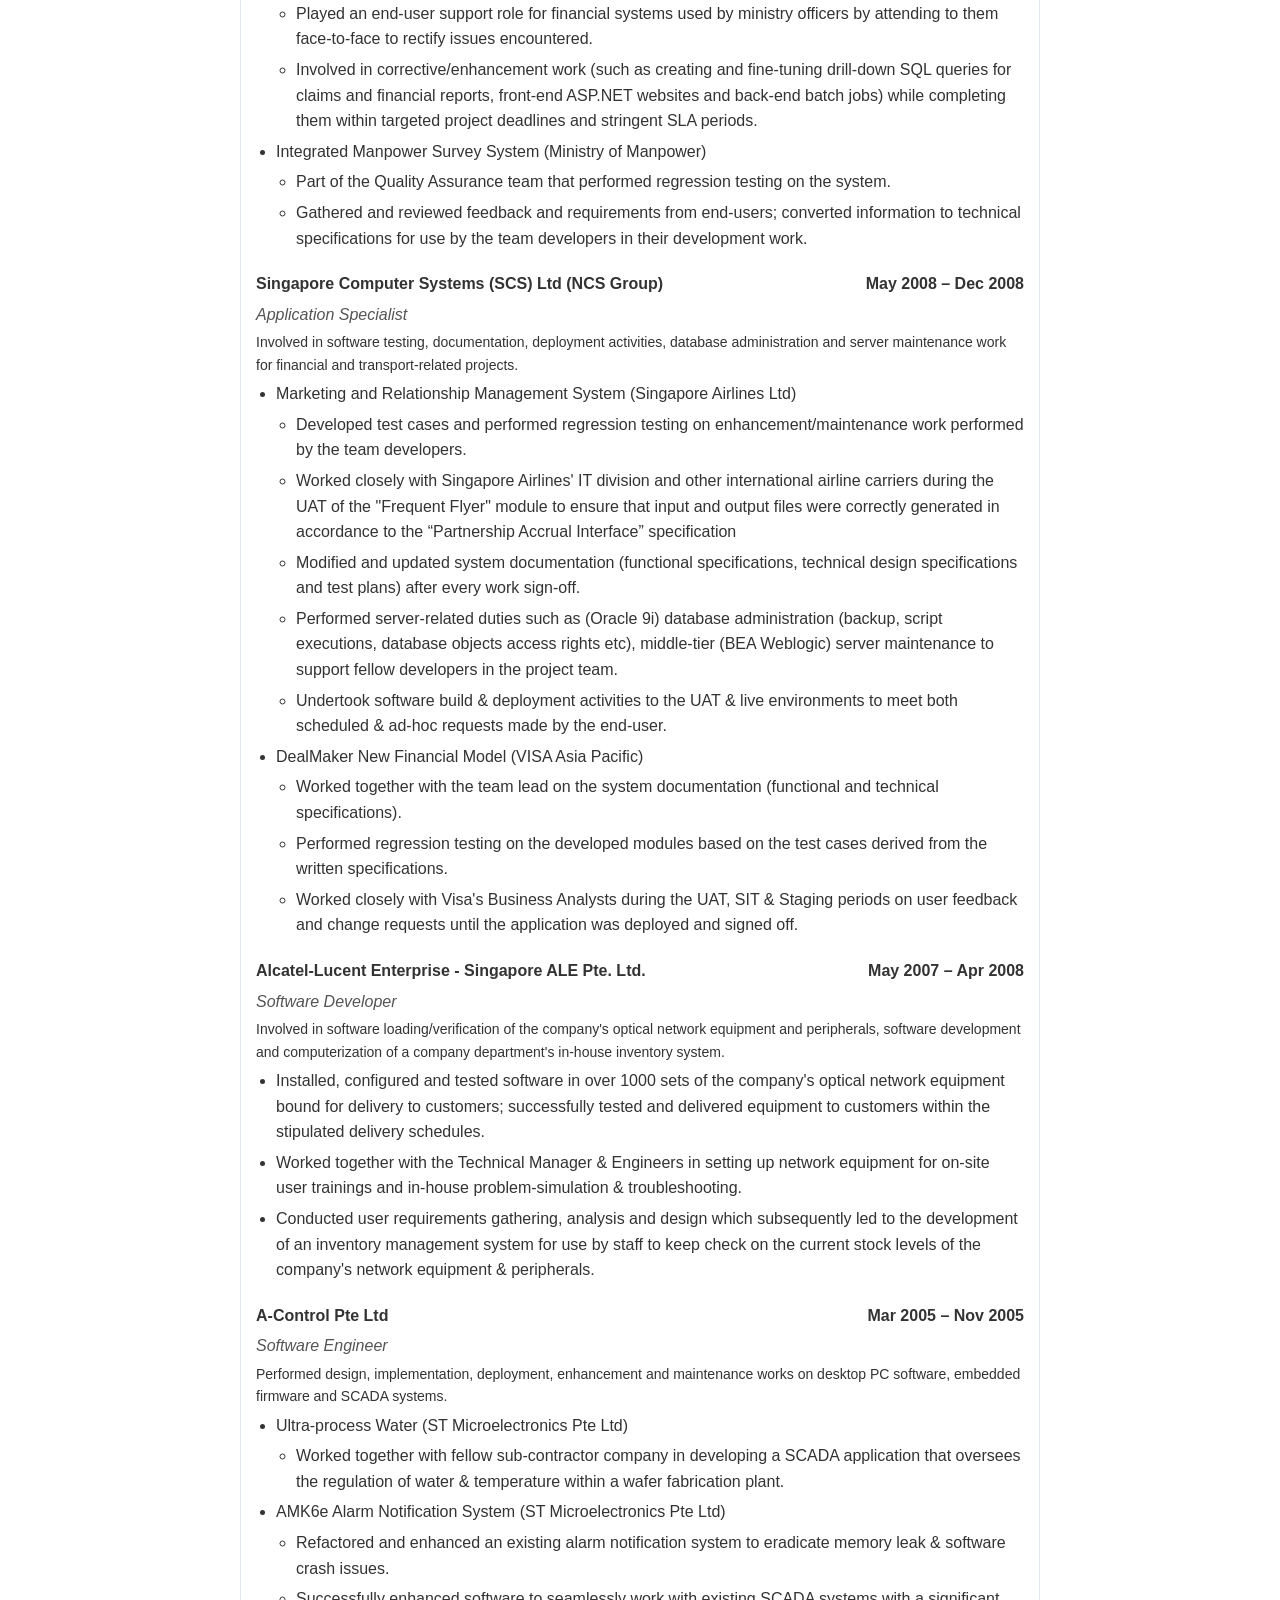
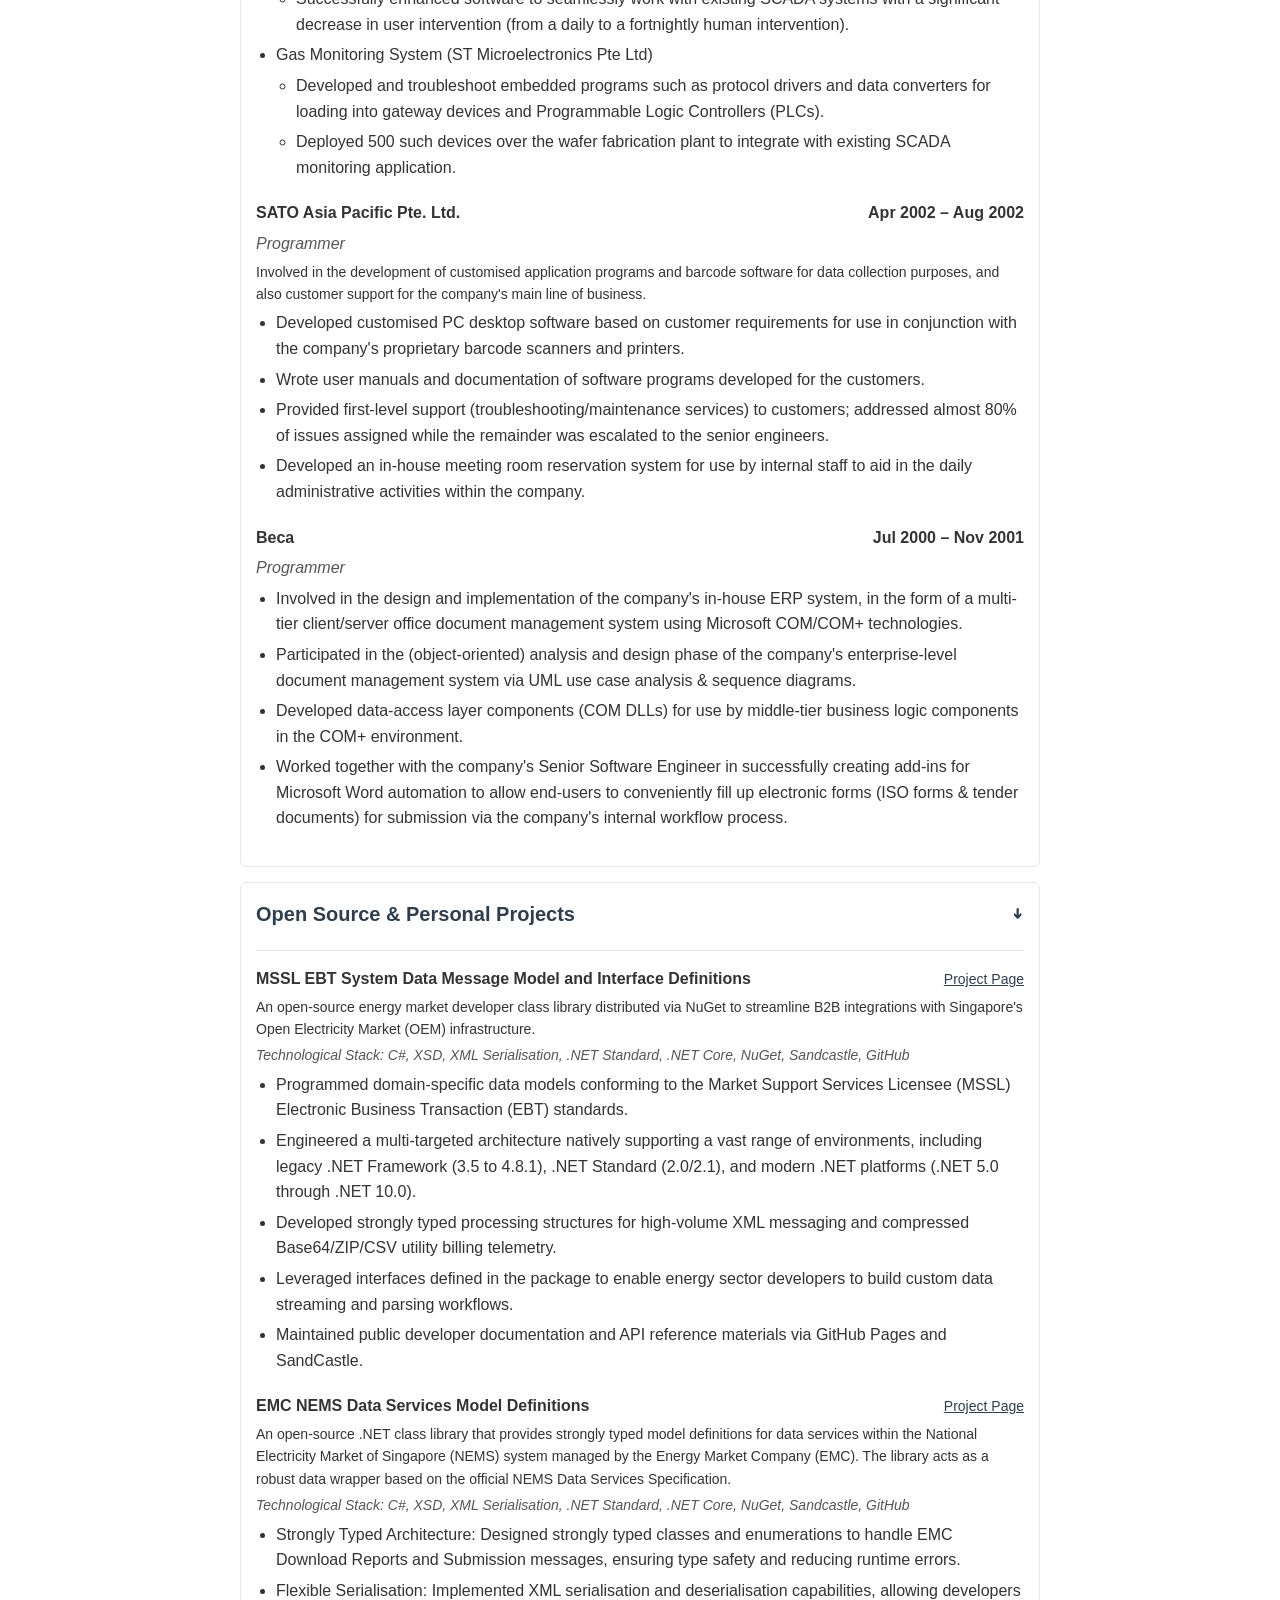
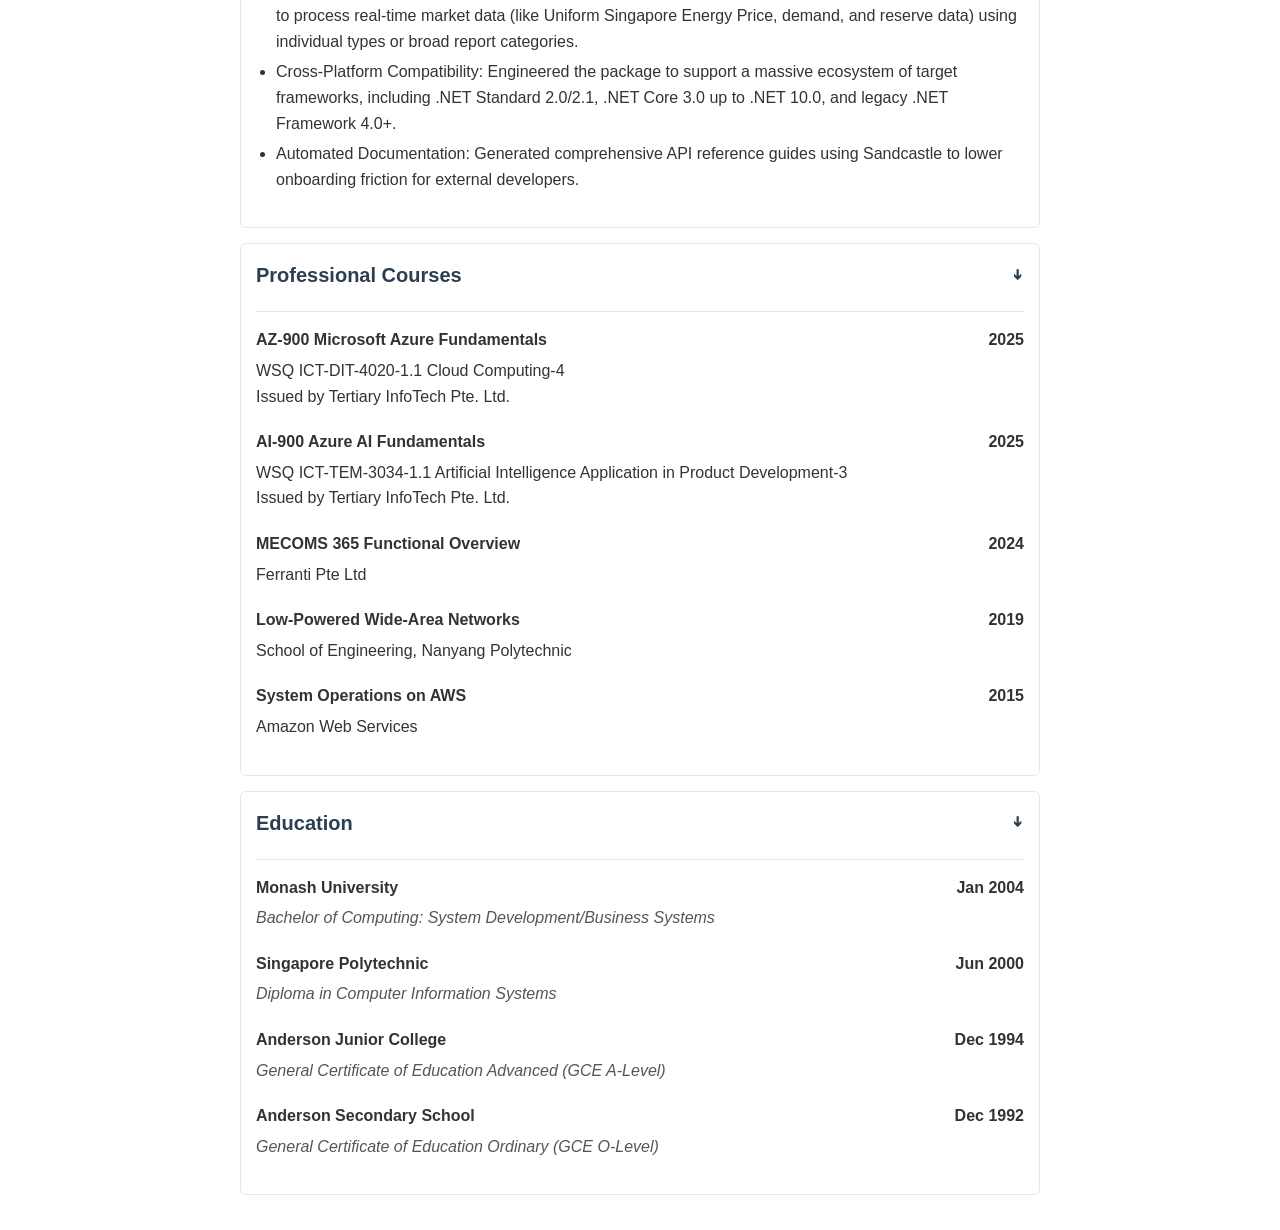
==== commit 4970d752: "Updated website to display only landing page, allowing the General Target Resume to be viewed instea" ====
--- a/src/cv.html
+++ b/src/cv.html
@@ -4,9 +4,19 @@
 
 <html lang="en">
 <head>
+    <!-- Google tag (gtag.js) -->
+    <script async src="https://www.googletagmanager.com/gtag/js?id=G-HPXNEVM9HT"></script>
+    <script>
+        window.dataLayer = window.dataLayer || [];
+        function gtag(){dataLayer.push(arguments);}
+        gtag('js', new Date());
+
+        gtag('config', 'G-HPXNEVM9HT');
+    </script>
+    
     <meta charset="UTF-8">
     <meta name="viewport" content="width=device-width, initial-scale=1.0">
-    <title>Jonathan Bong | Professional Portfolio</title>
+    <title>Jonathan Bong | Professional Portfolio (CV)</title>
     <!-- Link to the external stylesheet -->
     <link rel="stylesheet" href="style.css">
 </head>
@@ -27,7 +37,7 @@
                 📄 CV (PDF)
             </a>
         </div>-->
-        <button id="download-btn" title="Download CV">View Full CV (PDF)</button>
+        <button id="download-cv-btn" title="Download CV">View Full CV (PDF)</button>
     </header>
 
     <!-- Professional Summary -->
@@ -238,7 +248,7 @@
                 <div class="job-header">
                     <!--<span>National Computer Systems (NCS) Pte Ltd</span>-->
                     <span>NCS Group</span>
-                    <span>Apr 2009 &ndash; Apr 2011</span>
+                    <span>Jan 2009 &ndash; Mar 2011</span>
                 </div>
                 <div class="job-title">Consultant, Application</div>
                 <p class="job-description">
@@ -282,7 +292,7 @@
             <article class="job">
                 <div class="job-header">
                     <span>Singapore Computer Systems (SCS) Ltd (NCS Group)</span>
-                    <span>Apr 2007 &ndash; Apr 2009</span>
+                    <span>May 2008 &ndash; Dec 2008</span>
                 </div>
                 <div class="job-title">Application Specialist</div>
                 <p class="job-description">
@@ -315,7 +325,7 @@
                 <div class="job-header">
                     <!--<span>Alcatel-Lucent Singapore Pte Ltd</span>-->
                     <span>Alcatel-Lucent Enterprise - Singapore ALE Pte. Ltd.</span>
-                    <span>Mar 2006 &ndash; Mar 2007</span>
+                    <span>May 2007 &ndash; Apr 2008</span>
                 </div>
                 <div class="job-title">Software Developer</div>
                 <p class="job-description">
@@ -332,7 +342,7 @@
             <article class="job">
                 <div class="job-header">
                     <span>A-Control Pte Ltd</span>
-                    <span>Mar 2005 &ndash; Aug 2005</span>
+                    <span>Mar 2005 &ndash; Nov 2005</span>
                 </div>
                 <div class="job-title">Software Engineer</div>
                 <p class="job-description">
@@ -367,7 +377,7 @@
                 <div class="job-header">
                     <!--<span>Sato Asia Pacific Pte Ltd</span>-->
                     <span>SATO Asia Pacific Pte. Ltd.</span>
-                    <span>Sep 2002 &ndash; Dec 2002</span>
+                    <span>Apr 2002 &ndash; Aug 2002</span>
                 </div>
                 <div class="job-title">Programmer</div>
                 <p class="job-description">
@@ -386,7 +396,7 @@
                 <div class="job-header">
                     <!--<span>Beca Asia Holdings Pte Ltd</span>-->
                     <span>Beca</span>
-                    <span>June 2000 &ndash; Dec 2001</span>
+                    <span>Jul 2000 &ndash; Nov 2001</span>
                 </div>
                 <div class="job-title">Programmer</div>
                 <p class="job-description">
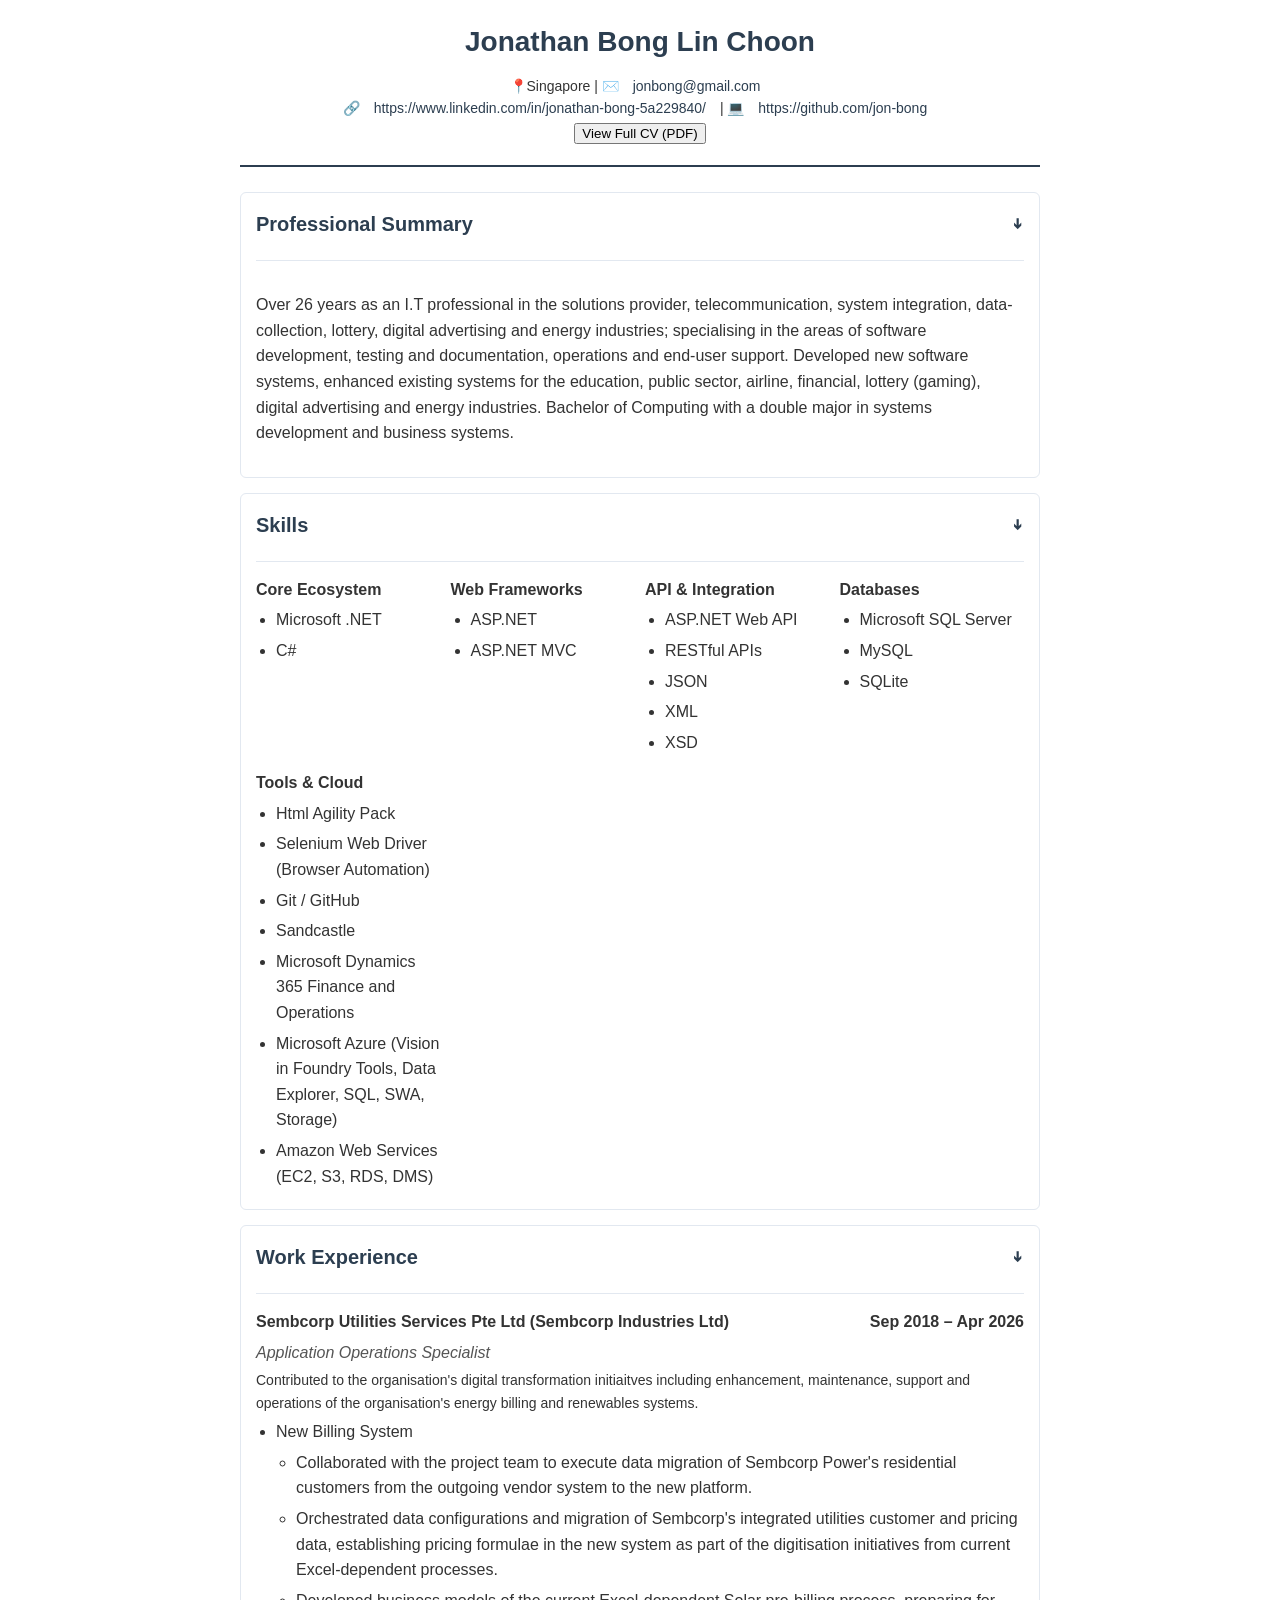
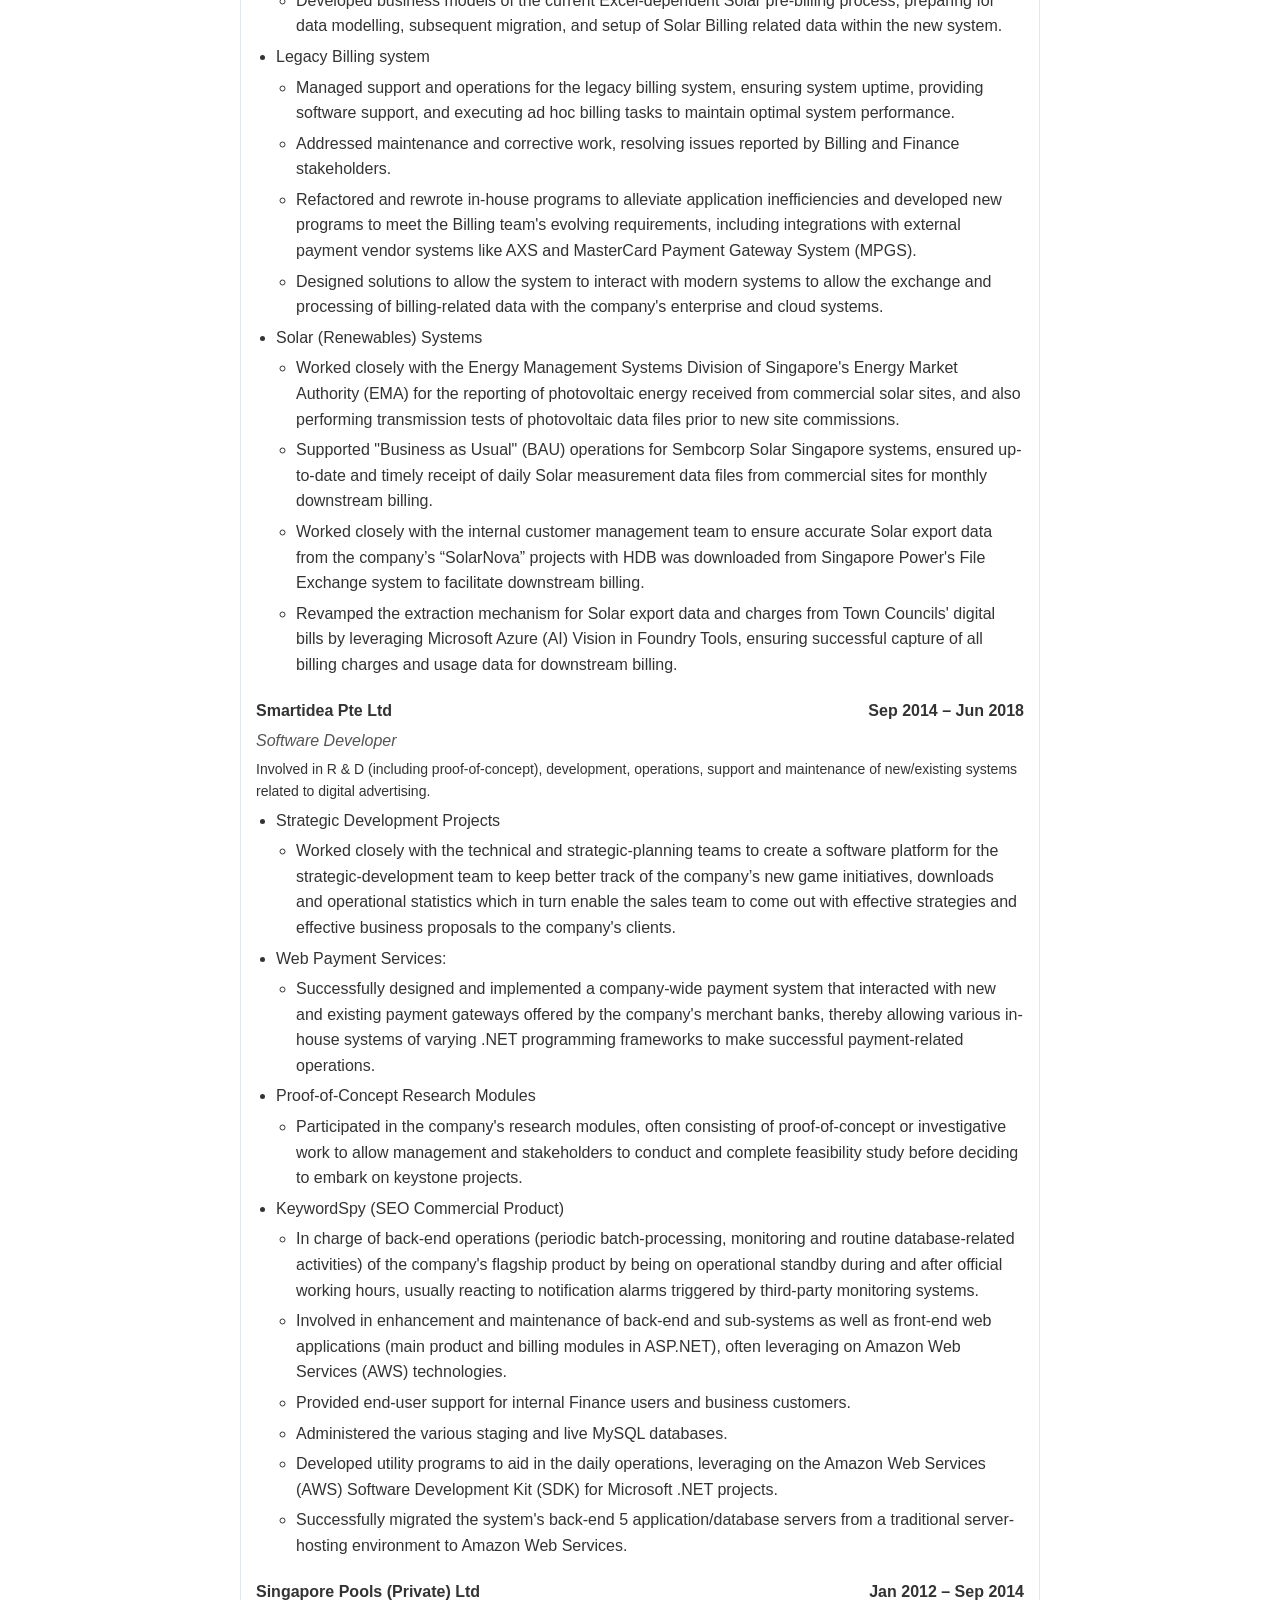
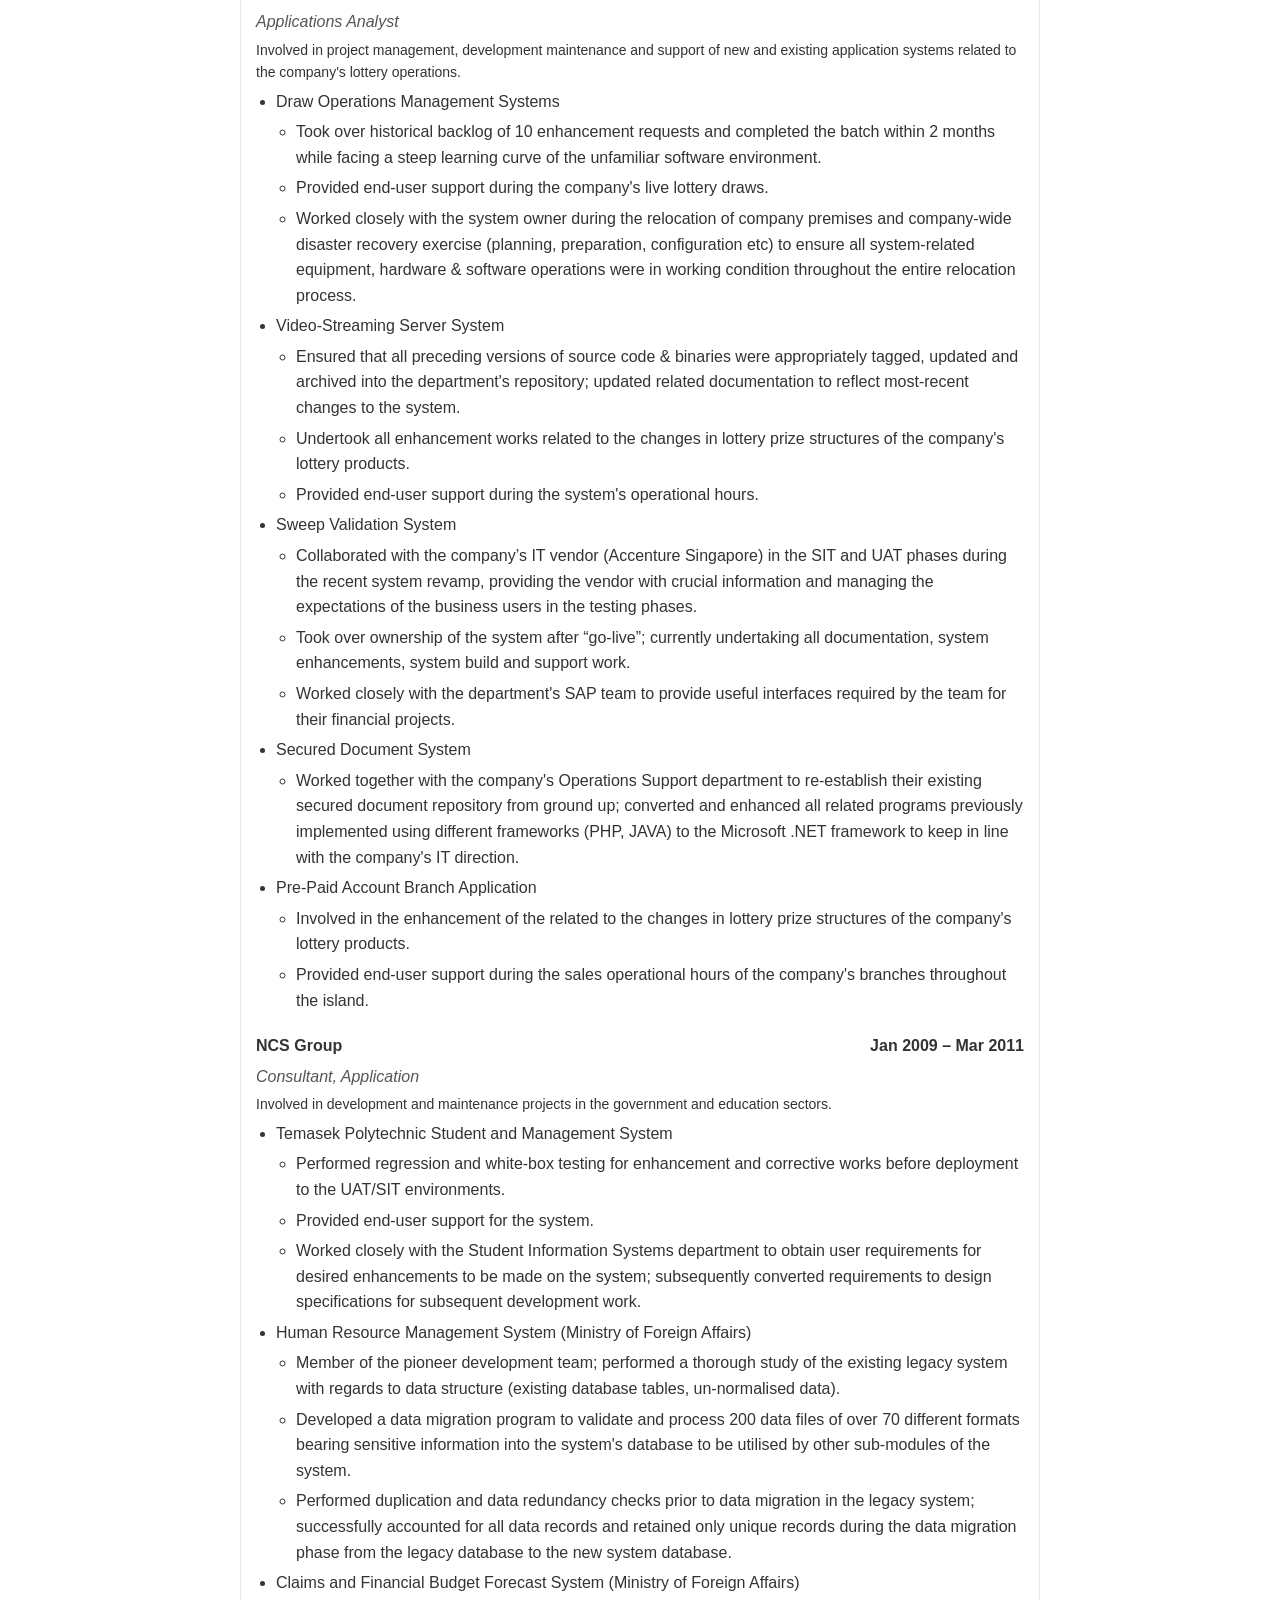
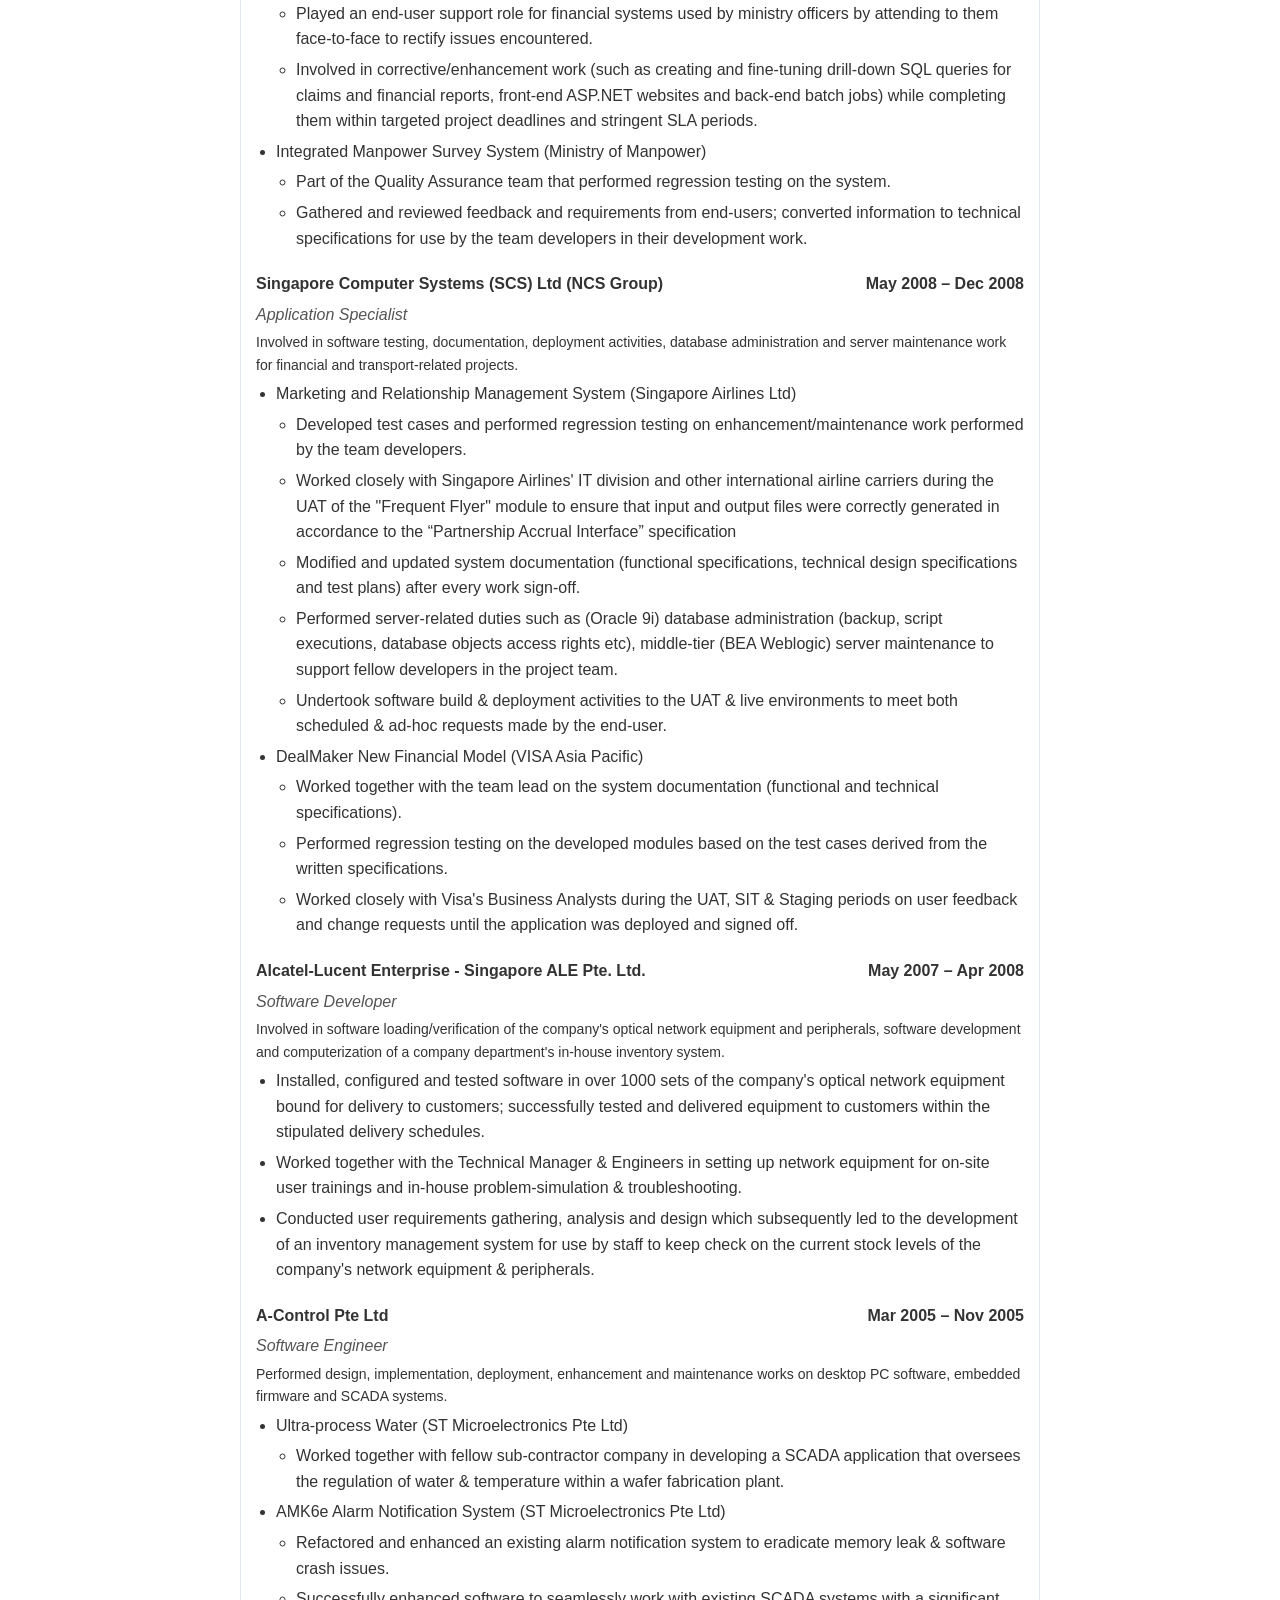
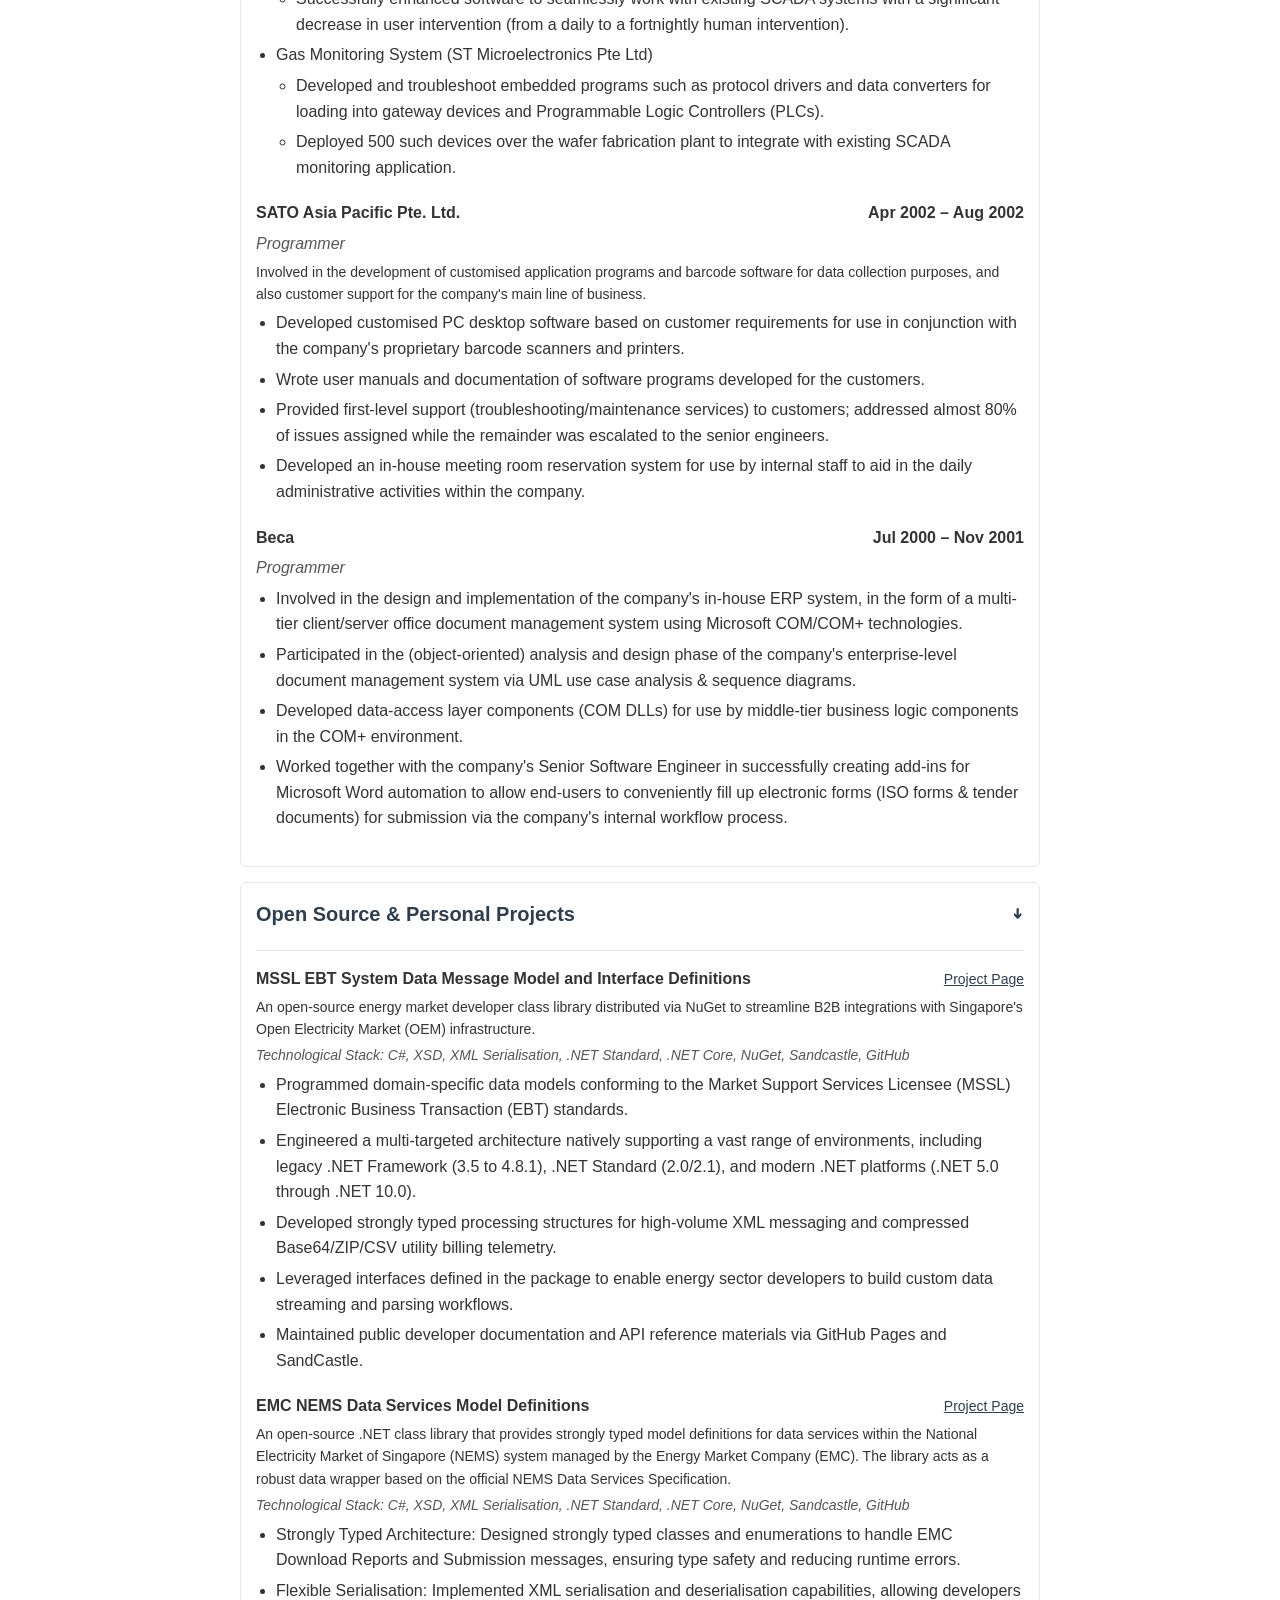
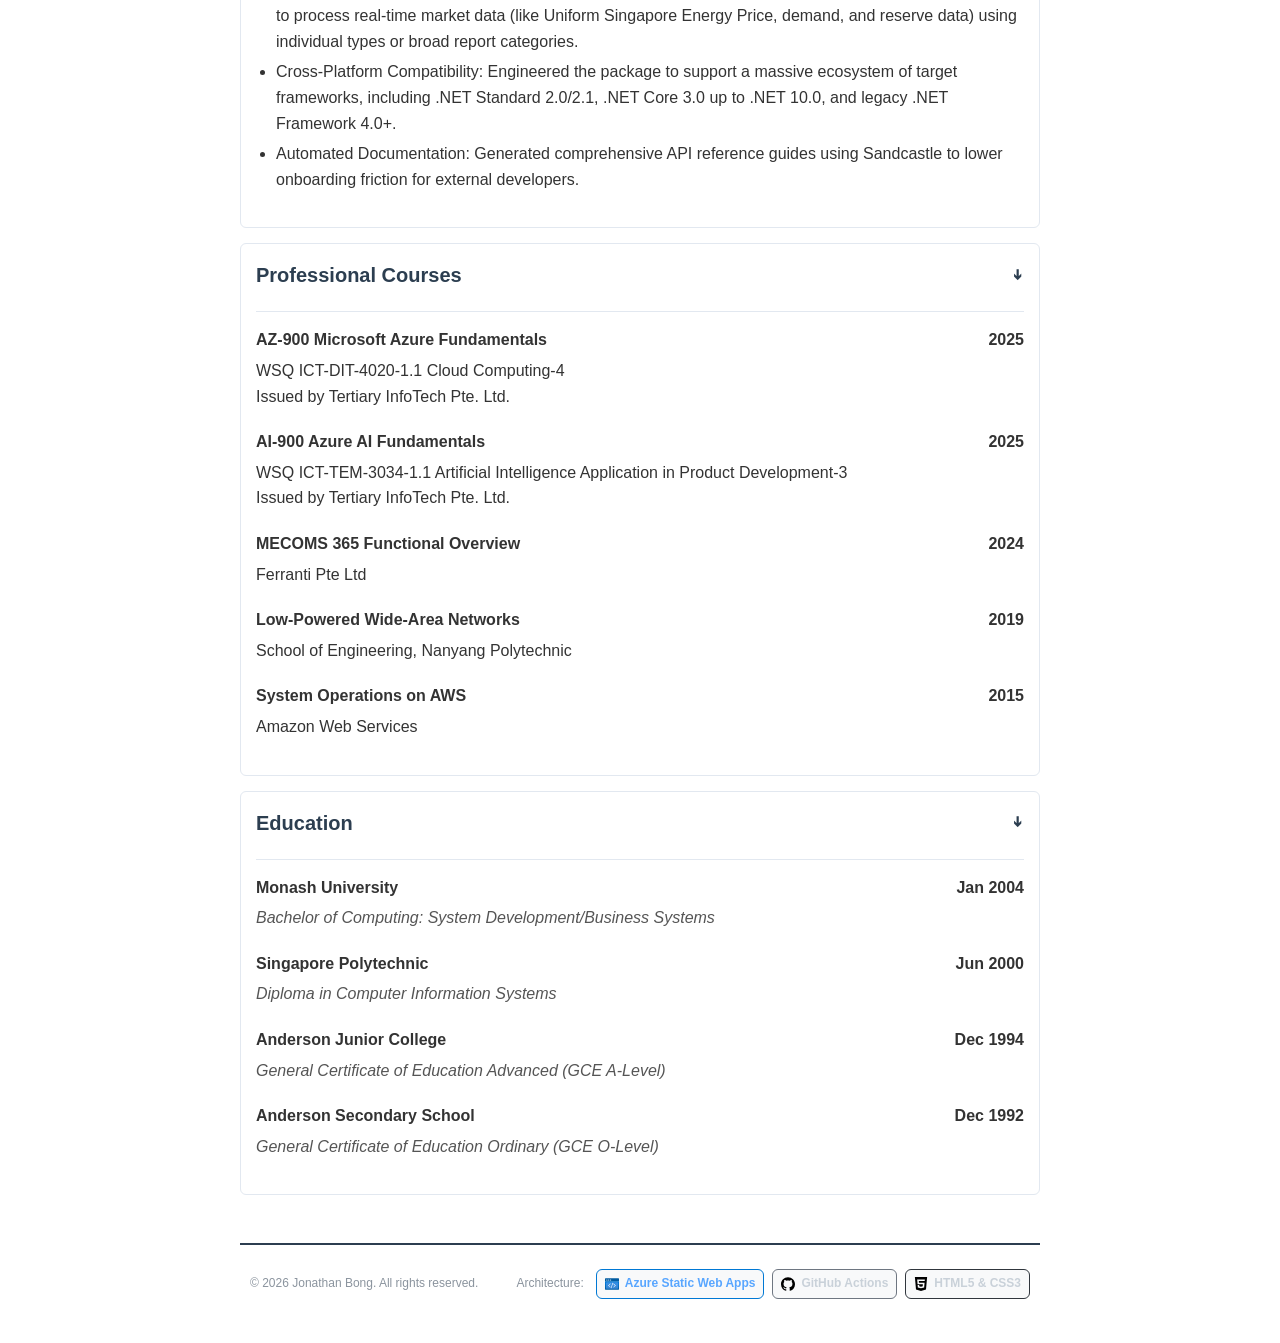
==== commit 25153d63: "Added new "icons" sub-folder under "assets" to contain SVG files. Added new CSS3 components for foot" ====
--- a/src/cv.html
+++ b/src/cv.html
@@ -536,4 +536,27 @@
     </details>
 
 </body>
+<footer class="site-footer">
+    <div class="footer-container">
+        <p class="footer-copyright">&copy; 2026 Jonathan Bong. All rights reserved.</p>
+        <div class="footer-architecture">
+            <span class="arch-label">Architecture:</span>
+            <!-- Badges for Azure Static Web Apps, GitHub Actions, and HTML5 & CSS3 -->
+            <a href="https://azure.microsoft.com/en-us/products/app-service/static" target="_blank" rel="noopener noreferrer" class="badge azure">
+                <img src="assets/icons/swa.svg" alt="Azure Logo" class="badge-icon">
+                Azure Static Web Apps
+            </a>
+            
+            <a href="https://github.com" target="_blank" rel="noopener noreferrer" class="badge github">
+                <img src="assets/icons/github.svg" alt="GitHub Logo" class="badge-icon">
+                GitHub Actions
+            </a>
+            
+            <span class="badge tech">
+                <img src="assets/icons/html5.svg" alt="HTML5 Logo" class="badge-icon">
+                HTML5 & CSS3
+            </span>
+        </div>
+    </div>
+</footer>
 </html>
--- a/src/style.css
+++ b/src/style.css
@@ -167,4 +167,100 @@
 
 #contact-email a.visible {
     opacity: 1;
-}+}
+
+/* --- Site Footer Styling --- */
+.site-footer {
+    /*background-color: #0d1117;*/
+    /*border-top: 1px solid #30363d;*/
+    border-top: 2px solid var(--primary-color);
+    padding: 24px 10px;
+    margin-top: 48px;
+    font-family: -apple-system, BlinkMacSystemFont, "Segoe UI", Helvetica, Arial, sans-serif;
+    font-size: 12px;
+    color: #8b949e;
+}
+
+.footer-container {
+    max-width: 800px;
+    margin: 0 auto;
+    display: flex;
+    flex-direction: column;
+    align-items: center;
+    gap: 12px;
+    text-align: center;
+}
+
+@media (min-width: 600px) {
+    .footer-container {
+        flex-direction: row;
+        justify-content: space-between;
+        text-align: left;
+    }
+}
+
+.footer-copyright {
+    margin: 0;
+}
+
+.footer-architecture {
+    display: flex;
+    flex-wrap: wrap;
+    align-items: center;
+    justify-content: center;
+    gap: 8px;
+}
+
+.arch-label {
+    font-weight: 500;
+    margin-right: 4px;
+}
+
+/* Base Badge Layout */
+.badge {
+    display: inline-flex;
+    align-items: center;
+    gap: 6px;
+    padding: 4px 8px;
+    font-size: 12px;
+    font-weight: 600;
+    border-radius: 6px;
+    /*background-color: #21262d;*/
+    background-color: #f8f9fa;
+    border: 1px solid #30363d;
+    color: #c9d1d9;
+    text-decoration: none;
+    transition: background-color 0.2s ease, border-color 0.2s ease;
+}
+
+/* Icon sizing within badges */
+.badge-icon {
+    width: 14px;
+    height: 14px;
+    display: block;
+}
+
+/* Interactivity states for hyperlinked badges */
+a.badge:hover {
+    background-color: #30363d;
+}
+
+/* Custom themed borders and text accents */
+a.badge.azure {
+    border-color: #0078d4;
+    color: #58a6ff;
+}
+a.badge.azure:hover {
+    background-color: rgba(0, 120, 212, 0.15);
+}
+
+a.badge.github {
+    border-color: #6e7681;
+}
+a.badge.github:hover {
+    background-color: #2b3137;
+}
+
+.badge.tech {
+    cursor: default;
+}
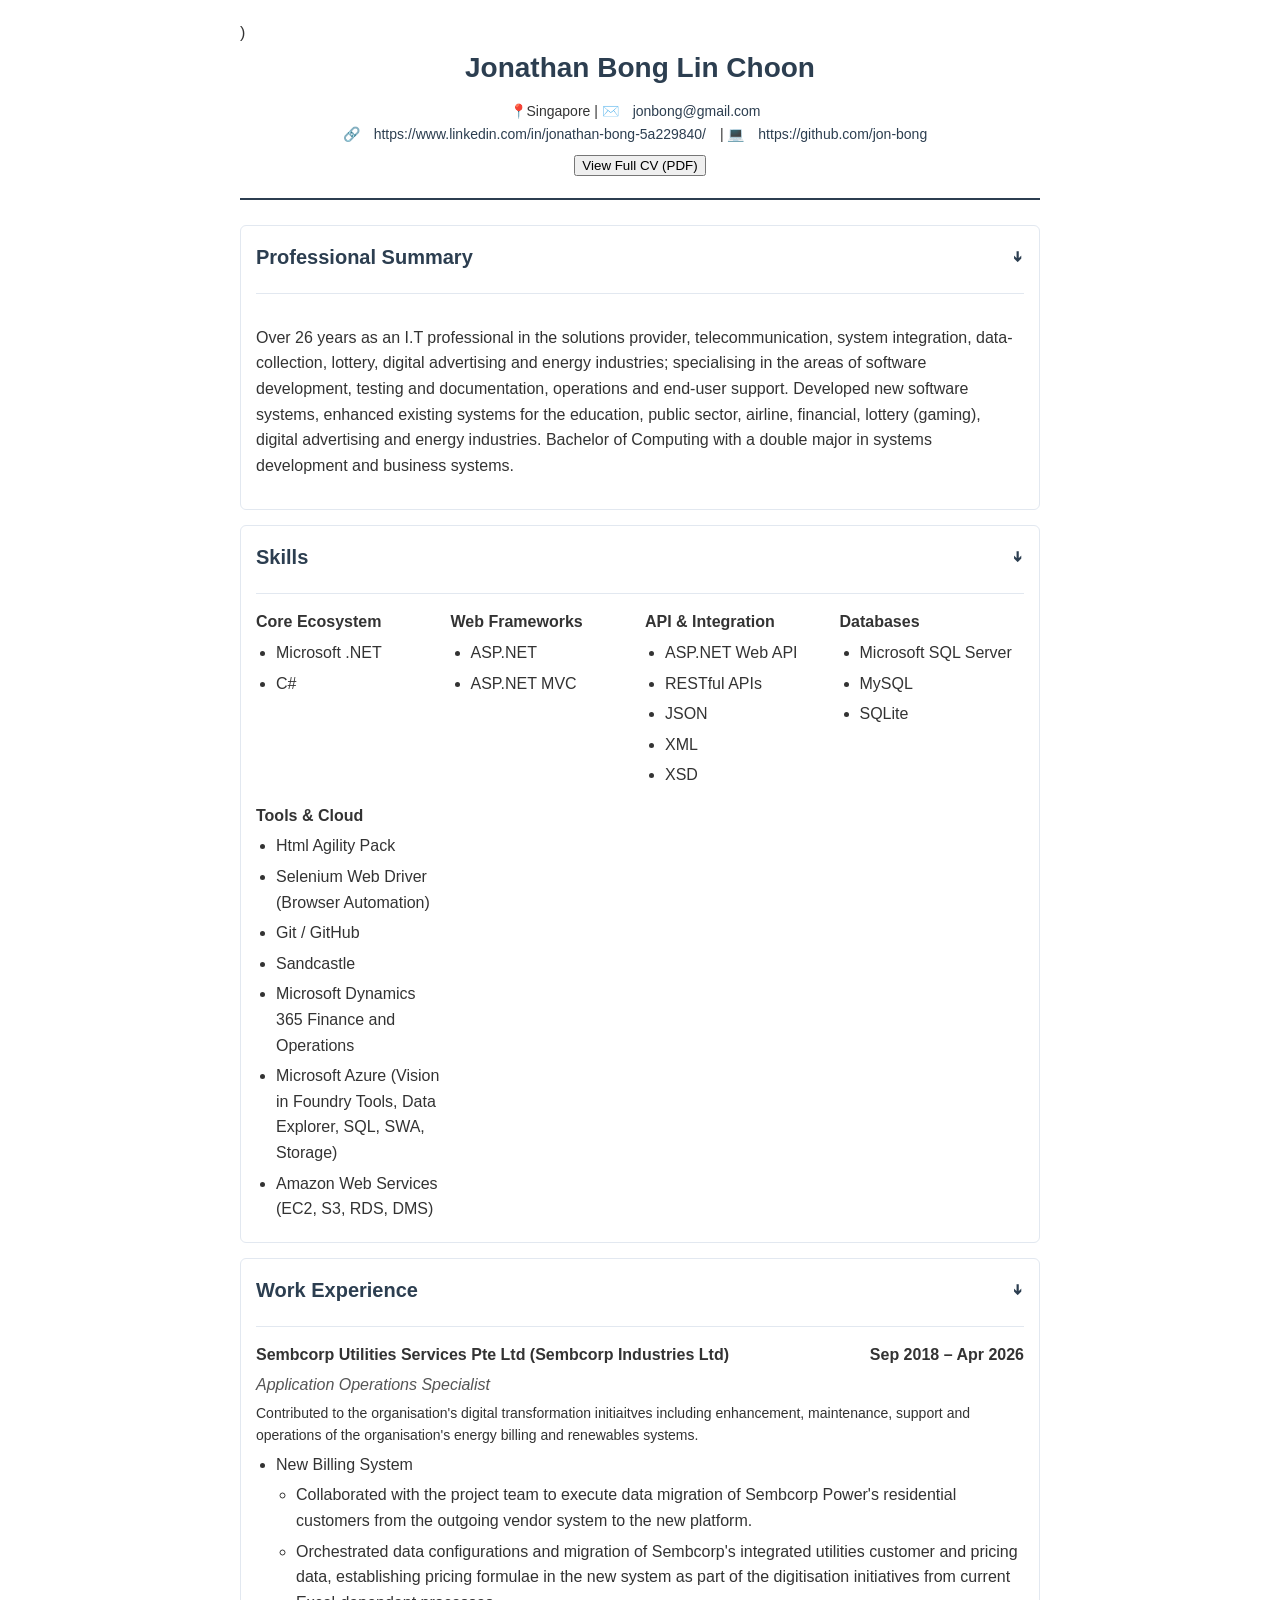
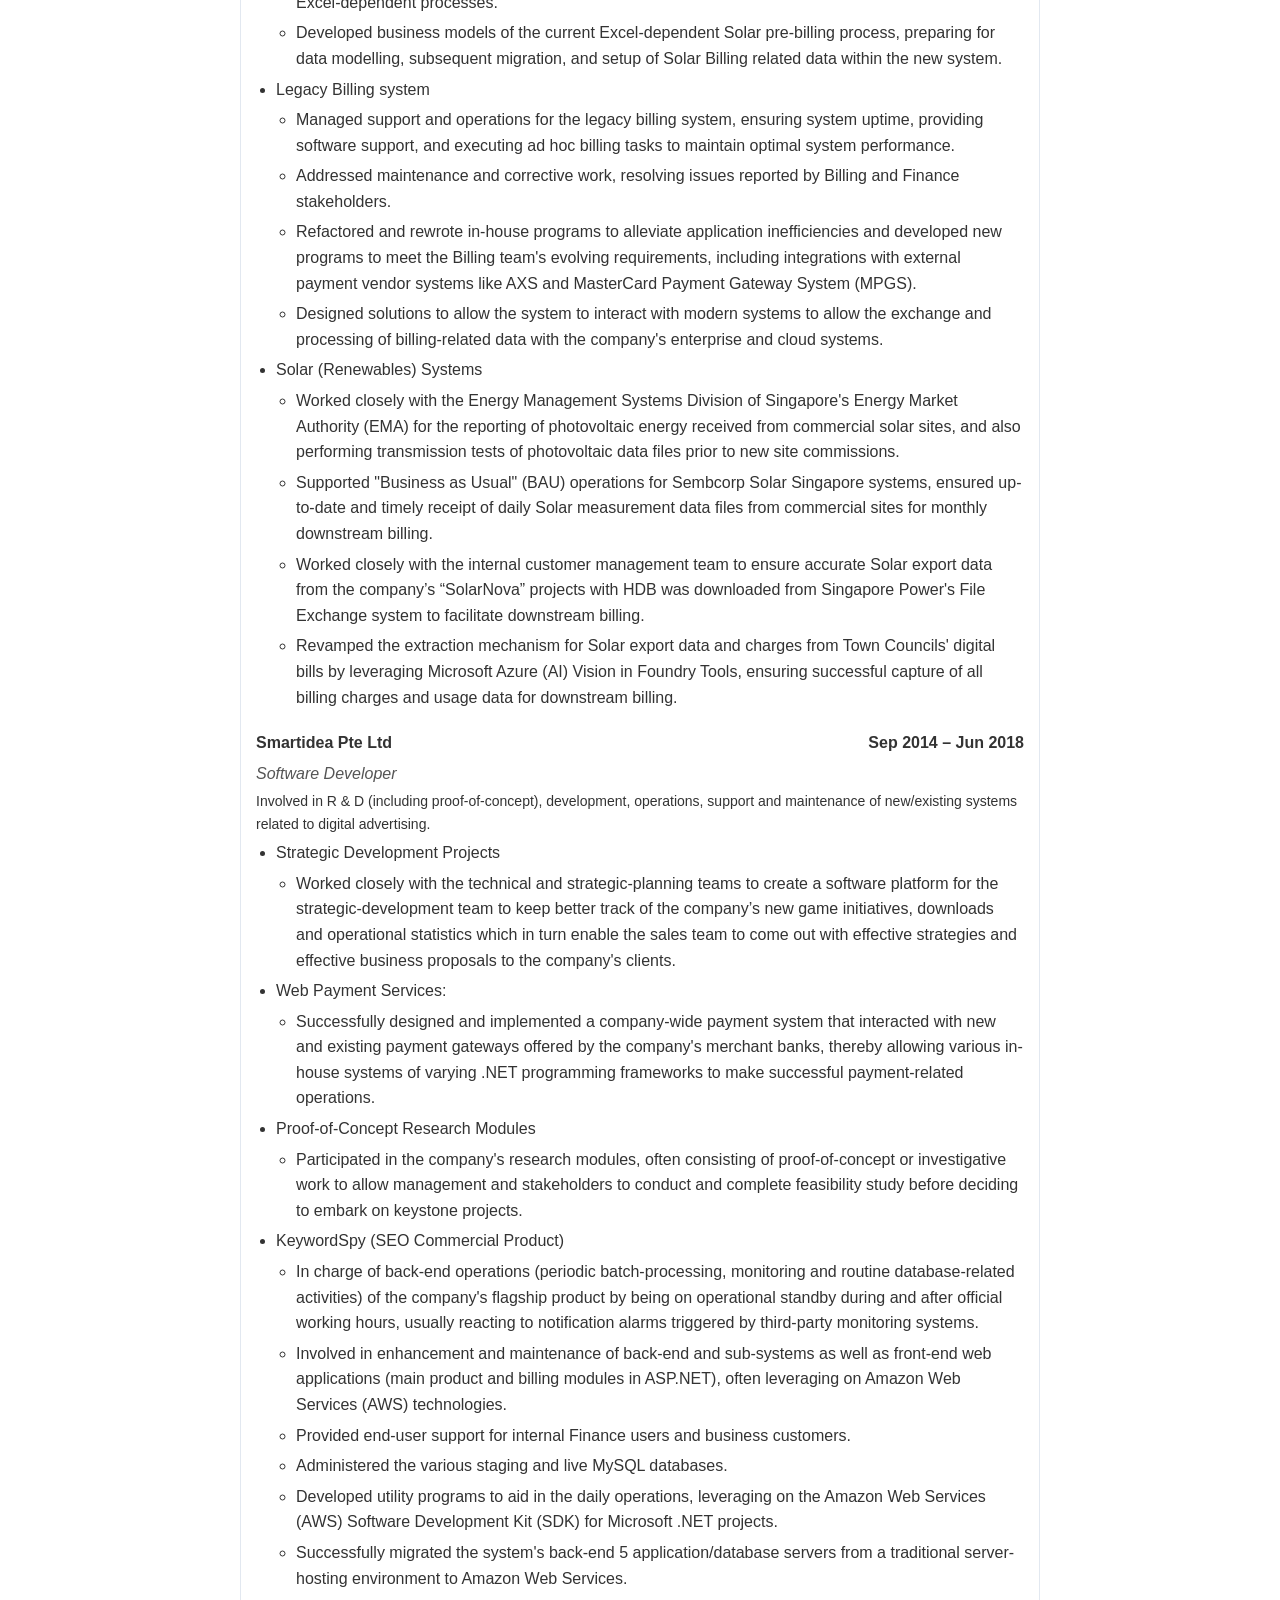
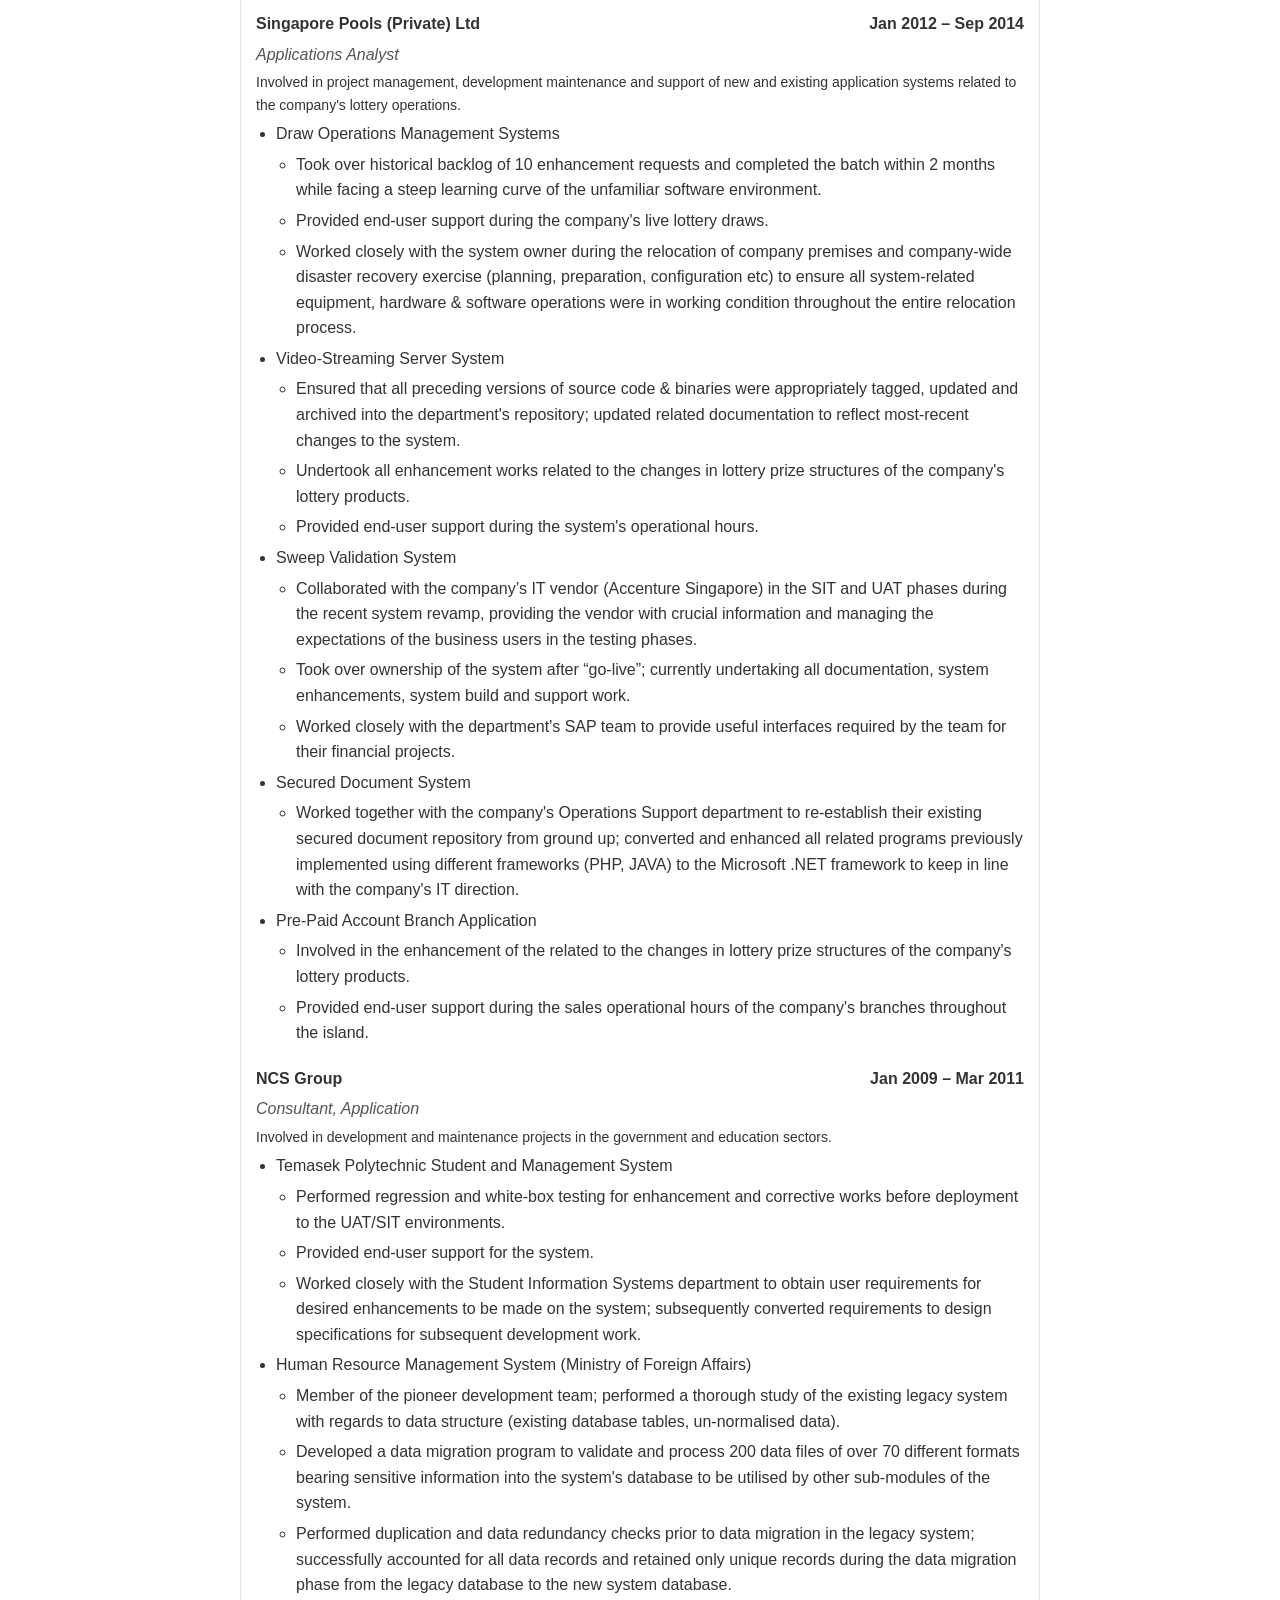
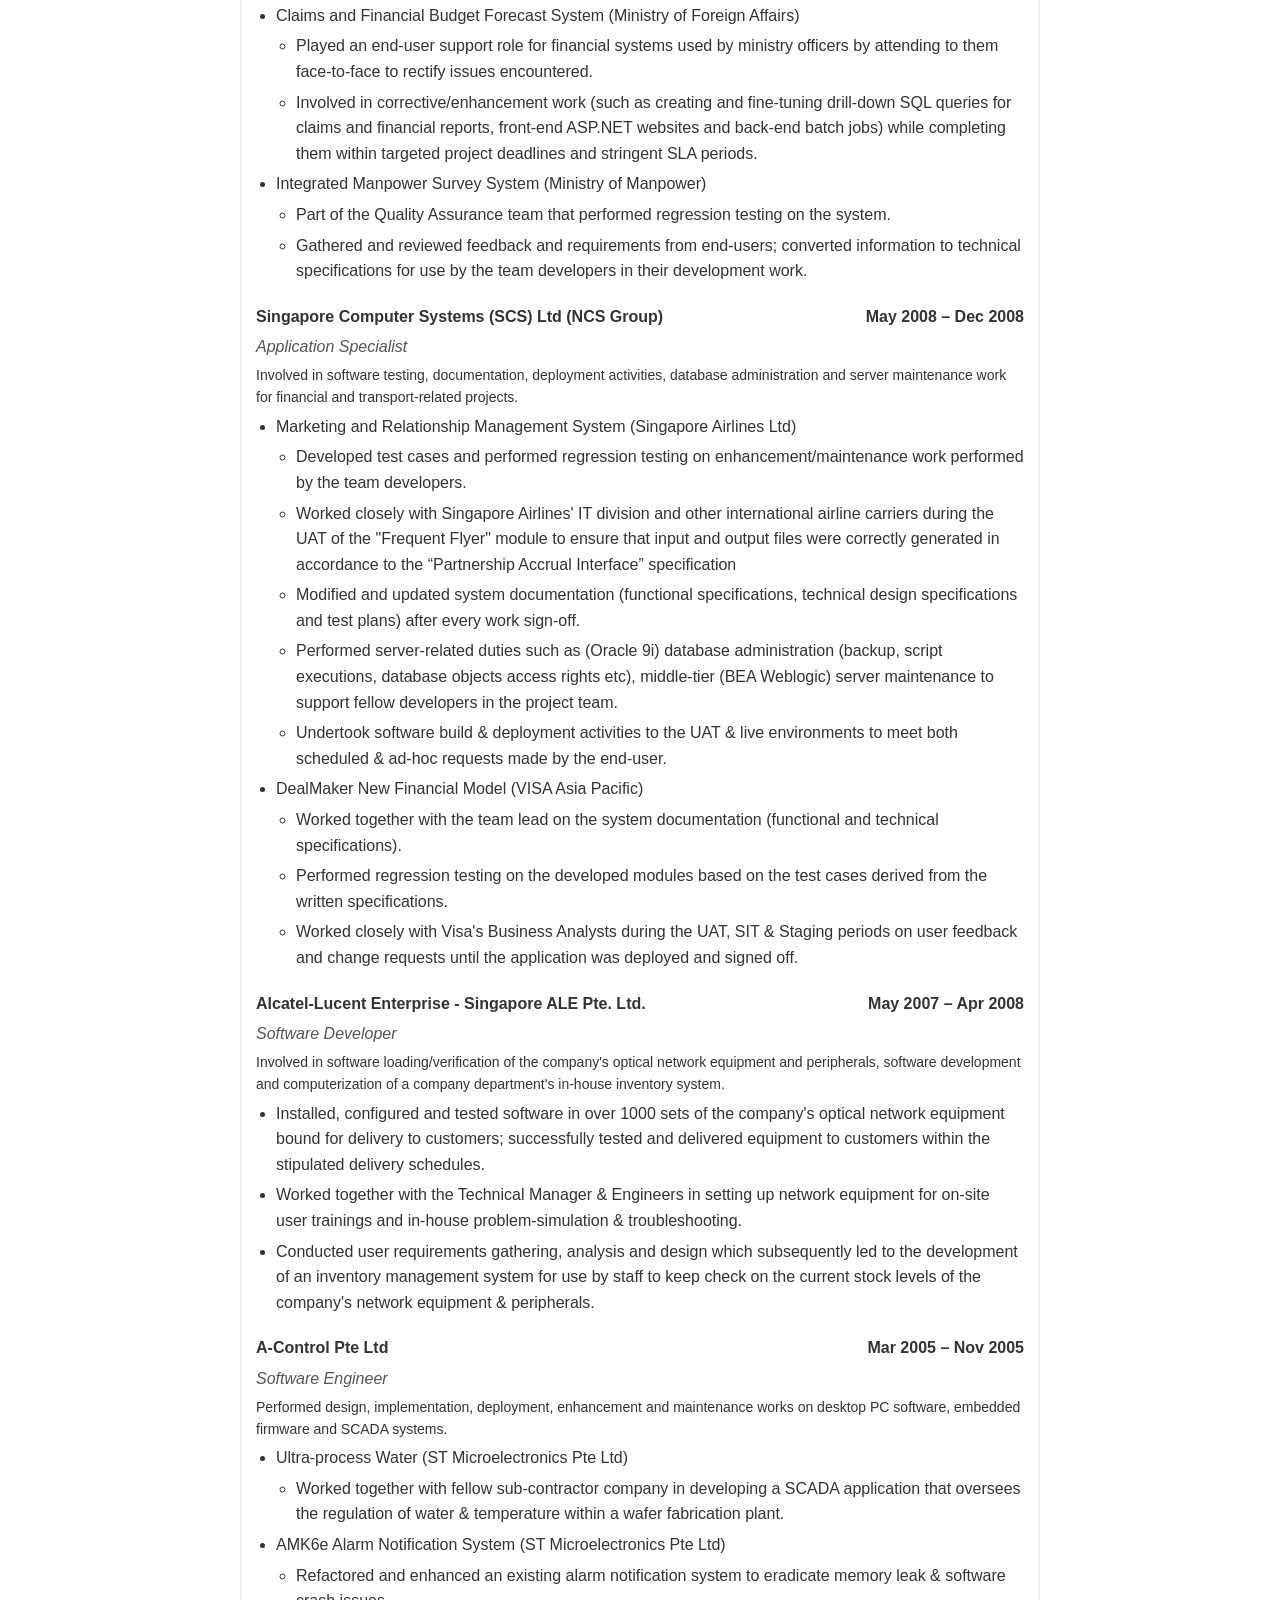
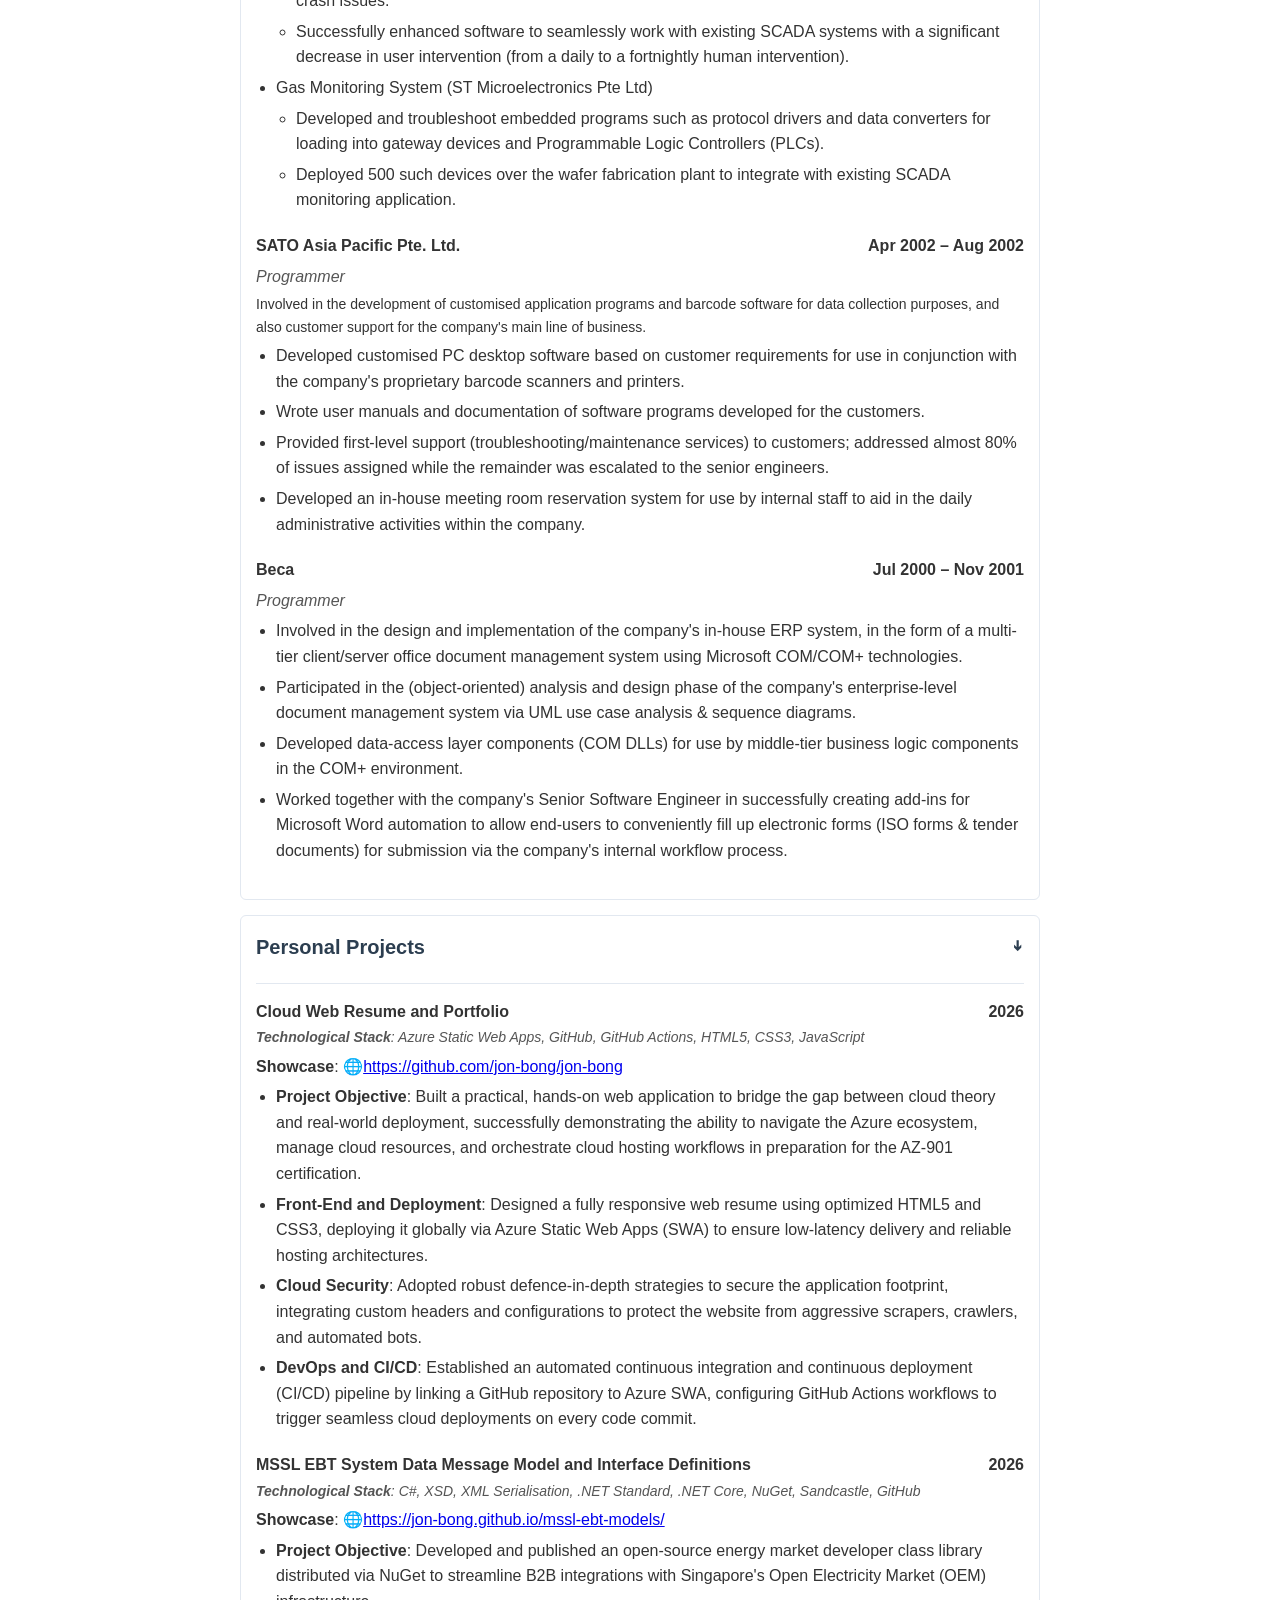
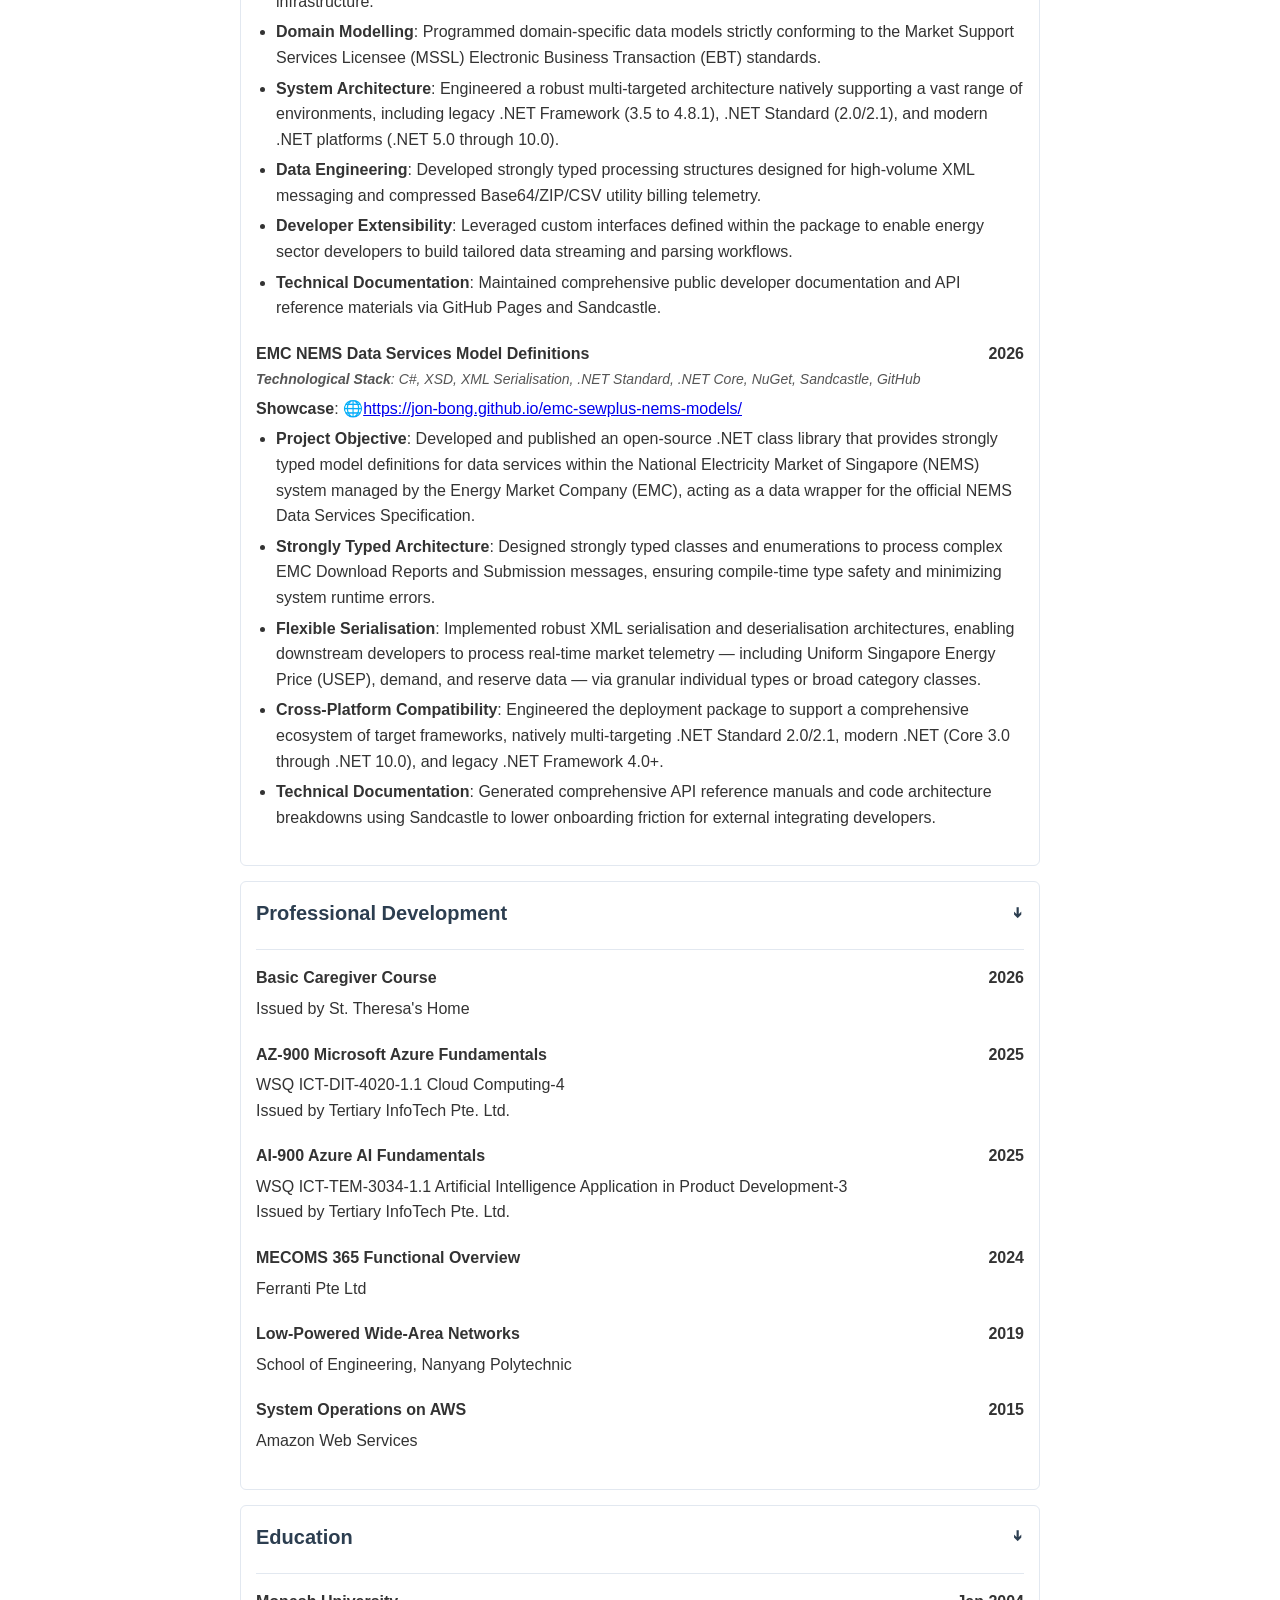
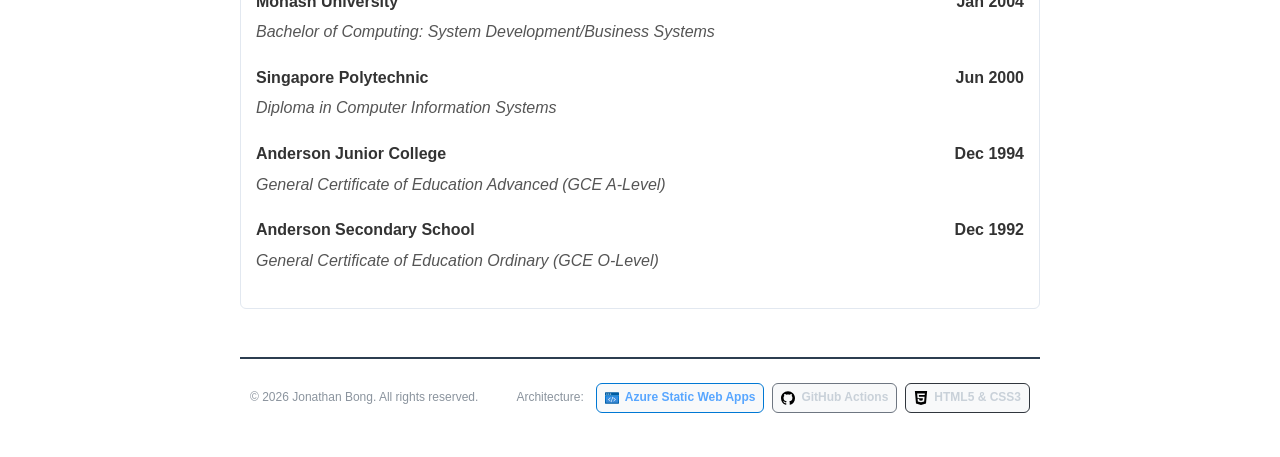
==== commit 7a104ea2: "Updated resume and CV pages, general target resume and private CV PDFs and  templates and to synchro" ====
--- a/src/cv.html
+++ b/src/cv.html
@@ -12,13 +12,14 @@
         gtag('js', new Date());
 
         gtag('config', 'G-HPXNEVM9HT');
-    </script>
+    </script>)
     
     <meta charset="UTF-8">
     <meta name="viewport" content="width=device-width, initial-scale=1.0">
+	<meta name="robots" content="noindex, nofollow">
     <title>Jonathan Bong | Professional Portfolio (CV)</title>
     <!-- Link to the external stylesheet -->
-    <link rel="stylesheet" href="style.css">
+    <link rel="stylesheet" href="css/style.css">
 </head>
 <body>    
     <header>
@@ -37,7 +38,7 @@
                 📄 CV (PDF)
             </a>
         </div>-->
-        <button id="download-cv-btn" title="Download CV">View Full CV (PDF)</button>
+        <button class="spaced-btn" id="download-cv-btn" title="Download CV">View Full CV (PDF)</button>
     </header>
 
     <!-- Professional Summary -->
@@ -414,10 +415,45 @@
 
     <!-- Open Source & Personal Projects -->
     <details open>
-        <summary>Open Source & Personal Projects</summary>
+        <summary>Personal Projects</summary>
         <div class="section-content">
             <!-- Project 1 -->
             <article class="project-item">
+                <div class="project-header">
+                    <strong>Cloud Web Resume and Portfolio</strong>
+                    <strong>2026</strong>
+                </div>
+                <div class="project-tech">
+                    <b>Technological Stack</b>: Azure Static Web Apps, GitHub, GitHub Actions, HTML5, CSS3, JavaScript
+                </div>
+                <div>
+                    <b>Showcase</b>: 🌐<a href="https://github.com/jon-bong/jon-bong" target="_blank" rel="noreferrer">https://github.com/jon-bong/jon-bong</a>
+                </div>
+                <ul>
+                    <li>
+                        <b>Project Objective</b>: Built a practical, hands-on web application to bridge the gap between cloud theory and
+                        real-world deployment, successfully demonstrating the ability to navigate the Azure ecosystem, manage cloud
+                        resources, and orchestrate cloud hosting workflows in preparation for the AZ-901 certification.
+                    </li>
+                    <li>
+                        <b>Front-End and Deployment</b>: Designed a fully responsive web resume using optimized HTML5 and CSS3,
+                        deploying it globally via Azure Static Web Apps (SWA) to ensure low-latency delivery and reliable hosting architectures.
+                    </li>
+                    <li>
+                        <b>Cloud Security</b>: Adopted robust defence-in-depth strategies to secure the application footprint, integrating
+                        custom headers and configurations to protect the website from aggressive scrapers, crawlers, and automated bots.
+                    </li>
+                    <li>
+                        <b>DevOps and CI/CD</b>: Established an automated continuous integration and continuous deployment (CI/CD) 
+                        pipeline by linking a GitHub repository to Azure SWA, configuring GitHub Actions workflows to trigger seamless
+                        cloud deployments on every code commit.
+                    </li>
+                </ul>
+            </article>
+
+            <!-- Project 2 -->
+            <article class="project-item">
+                <!-- 
                 <div class="project-header">
                     <strong>MSSL EBT System Data Message Model and Interface Definitions</strong>
                     <span><a href="https://jon-bong.github.io/mssl-ebt-models/" target="_blank" rel="noreferrer">Project Page</a></span>
@@ -433,10 +469,42 @@
                     <li>Leveraged interfaces defined in the package to enable energy sector developers to build custom data streaming and parsing workflows.</li>
                     <li>Maintained public developer documentation and API reference materials via GitHub Pages and SandCastle.</li>
                 </ul>
-            </article>
-
-            <!-- Project 2 -->
+                 -->
+                <div class="project-header">
+                    <strong>MSSL EBT System Data Message Model and Interface Definitions</strong>
+                    <strong>2026</strong>
+                </div>
+                <div class="project-tech">
+                    <b>Technological Stack</b>: C#, XSD, XML Serialisation, .NET Standard, .NET Core, NuGet, Sandcastle, GitHub
+                </div>
+                <div>
+                    <b>Showcase</b>: 🌐<a href="https://jon-bong.github.io/mssl-ebt-models/" target="_blank" rel="noreferrer">https://jon-bong.github.io/mssl-ebt-models/</a>
+                </div>
+                <ul>
+                    <li>
+                        <b>Project Objective</b>: Developed and published an open-source energy market developer class library distributed via NuGet to streamline B2B integrations with Singapore's Open Electricity Market (OEM) infrastructure.
+                    </li>
+                    <li>
+                        <b>Domain Modelling</b>: Programmed domain-specific data models strictly conforming to the Market Support Services Licensee (MSSL) Electronic Business Transaction (EBT) standards.
+                    </li>
+                    <li>
+                        <b>System Architecture</b>: Engineered a robust multi-targeted architecture natively supporting a vast range of environments, including legacy .NET Framework (3.5 to 4.8.1), .NET Standard (2.0/2.1), and modern .NET platforms (.NET 5.0 through 10.0).
+                    </li>
+                    <li>
+                        <b>Data Engineering</b>: Developed strongly typed processing structures designed for high-volume XML messaging and compressed Base64/ZIP/CSV utility billing telemetry.
+                    </li>
+                    <li>
+                        <b>Developer Extensibility</b>: Leveraged custom interfaces defined within the package to enable energy sector developers to build tailored data streaming and parsing workflows.
+                    </li>
+                    <li>
+                        <b>Technical Documentation</b>: Maintained comprehensive public developer documentation and API reference materials via GitHub Pages and Sandcastle.
+                    </li>
+                </ul>
+            </article>
+
+            <!-- Project 3 -->
             <article class="project-item">
+                <!-- 
                 <div class="project-header">
                     <strong>EMC NEMS Data Services Model Definitions</strong>
                     <span><a href="https://jon-bong.github.io/emc-sewplus-nems-models/" target="_blank" rel="noreferrer">Project Page</a></span>
@@ -451,14 +519,55 @@
                     <li>Cross-Platform Compatibility: Engineered the package to support a massive ecosystem of target frameworks, including .NET Standard 2.0/2.1, .NET Core 3.0 up to .NET 10.0, and legacy .NET Framework 4.0+.</li>
                     <li>Automated Documentation: Generated comprehensive API reference guides using Sandcastle to lower onboarding friction for external developers.</li>
                 </ul>
+                 -->
+                <div class="project-header">
+                    <strong>EMC NEMS Data Services Model Definitions</strong>
+                    <strong>2026</strong>
+                </div>
+                <div class="project-tech">
+                    <b>Technological Stack</b>: C#, XSD, XML Serialisation, .NET Standard, .NET Core, NuGet, Sandcastle, GitHub
+                </div>
+                <div>
+                    <b>Showcase</b>: 🌐<a href="https://jon-bong.github.io/emc-sewplus-nems-models/" target="_blank" rel="noreferrer">https://jon-bong.github.io/emc-sewplus-nems-models/</a>
+                </div>
+                <ul>
+                    <li>
+                        <b>Project Objective</b>: Developed and published an open-source .NET class library that provides strongly typed model definitions for data services within the National Electricity Market of Singapore (NEMS) system
+                        managed by the Energy Market Company (EMC), acting as a data wrapper for the official NEMS Data Services Specification.
+                    </li>
+                    <li>
+                        <b>Strongly Typed Architecture</b>: Designed strongly typed classes and enumerations to process complex EMC Download Reports
+                        and Submission messages, ensuring compile-time type safety and minimizing system runtime errors.
+                    </li>
+                    <li>
+                        <b>Flexible Serialisation</b>: Implemented robust XML serialisation and deserialisation architectures, enabling downstream developers
+                        to process real-time market telemetry &mdash; including Uniform Singapore Energy Price (USEP), demand, and reserve data &mdash; via granular individual
+                        types or broad category classes.
+                    </li>
+                    <li>
+                        <b>Cross-Platform Compatibility</b>: Engineered the deployment package to support a comprehensive ecosystem of target frameworks, natively multi-targeting
+                        .NET Standard 2.0/2.1, modern .NET (Core 3.0 through .NET 10.0), and legacy .NET Framework 4.0+.
+                    </li>
+                    <li>
+                        <b>Technical Documentation</b>: Generated comprehensive API reference manuals and code architecture breakdowns using Sandcastle
+                        to lower onboarding friction for external integrating developers.
+                    </li>
+                </ul>
             </article>
         </div>
     </details>
 
-    <!-- Professional Courses -->
+    <!-- Professional Development (Courses) -->
     <details open>
-        <summary>Professional Courses</summary>
+        <summary>Professional Development</summary>
         <div class="section-content">
+            <div class="education-item">
+                <div class="edu-header">
+                    <span>Basic Caregiver Course</span>
+                    <span>2026</span>
+                </div>
+                <div>Issued by St. Theresa's Home</div>
+            </div>
             <div class="education-item">
                 <div class="edu-header">
                     <span>AZ-900 Microsoft Azure Fundamentals</span>
--- a/src/css/style.css
+++ b/src/css/style.css
@@ -0,0 +1,277 @@
+:root {
+    --primary-color: #2c3e50;
+    --text-color: #333333;
+    --bg-color: #f8f9fa;
+    --border-color: #e2e8f0;
+}
+
+body {
+    font-family: Arial, sans-serif; /* Clean, universally recognized ATS font style */
+    line-height: 1.6;
+    color: var(--text-color);
+    max-width: 800px;
+    margin: 0 auto;
+    padding: 20px;
+    background-color: #ffffff;
+}
+
+header {
+    text-align: center;
+    border-bottom: 2px solid var(--primary-color);
+    padding-bottom: 20px;
+    margin-bottom: 25px;
+}
+
+h1 {
+    margin: 0 0 10px 0;
+    color: var(--primary-color);
+    font-size: 28px;
+}
+
+.contact-info {
+    font-size: 14px;
+}
+
+.contact-info a {
+    color: var(--primary-color);
+    text-decoration: none;
+    margin: 0 10px;
+}
+
+/* Specific accent for the primary document/resume link */
+.contact-info a.resume-link {
+    font-weight: bold;
+    border-bottom: 1px dashed var(--primary-color);
+}
+
+/* ATS-Friendly Native HTML Accordion styling */
+details {
+    background: var(--bg-color);
+    border: 1px solid var(--border-color);
+    border-radius: 6px;
+    margin-bottom: 15px;
+    padding: 10px 15px;
+    transition: background 0.2s ease;
+}
+
+    details[open] {
+        background: #ffffff;
+        padding-bottom: 15px;
+    }
+
+summary {
+    font-size: 20px;
+    font-weight: bold;
+    color: var(--primary-color);
+    cursor: pointer;
+    padding: 5px 0;
+    list-style: none; /* Removes default disclosure arrow marker */
+    display: flex;
+    justify-content: space-between;
+    align-items: center;
+}
+
+    summary::-webkit-details-marker {
+        display: none; /* Removes default arrow marker in Safari browsers */
+    }
+
+    summary::after {
+        content: '➔';
+        font-size: 14px;
+        transition: transform 0.2s ease;
+    }
+
+details[open] summary::after {
+    transform: rotate(90deg);
+}
+
+.section-content {
+    margin-top: 15px;
+    border-top: 1px solid var(--border-color);
+    padding-top: 15px;
+}
+
+/* Grid layout preserving natural text reading order */
+.skills-grid {
+    display: grid;
+    grid-template-columns: repeat(auto-fill, minmax(150px, 1fr));
+    gap: 10px;
+}
+
+.skills-category strong {
+    display: block;
+    margin-bottom: 5px;
+}
+
+.job, .education-item {
+    margin-bottom: 20px;
+}
+
+.job-header, .edu-header {
+    display: flex;
+    justify-content: space-between;
+    font-weight: bold;
+    margin-bottom: 5px;
+}
+
+.job-title, .degree {
+    font-style: italic;
+    color: #555;
+}
+
+ul {
+    margin: 5px 0 0 20px;
+    padding: 0;
+}
+
+li {
+    margin-bottom: 5px;
+}
+
+/* Additional styles for Open Source & Personal Projects */
+.project-item {
+    margin-bottom: 20px;
+}
+
+.project-header {
+    display: flex;
+    justify-content: space-between;
+    font-size: 16px;
+    margin-bottom: 2px;
+}
+
+    .project-header a {
+        color: var(--primary-color);
+        text-decoration: underline;
+        font-size: 14px;
+    }
+
+.job-description, .project-description {
+    margin: 4px 0;
+    font-size: 14px;
+    color: var(--text-color);
+}
+
+.project-tech {
+    font-style: italic;
+    font-size: 14px;
+    color: #555555;
+    margin-bottom: 5px;
+}
+
+/* Additional styles for contact email fade-in effect */
+#contact-email a {
+    opacity: 0;
+    transition: opacity 0.8s ease-in-out;
+}
+
+#contact-email a.visible {
+    opacity: 1;
+}
+
+/* --- Site Footer Styling --- */
+.site-footer {
+    /*background-color: #0d1117;*/
+    /*border-top: 1px solid #30363d;*/
+    border-top: 2px solid var(--primary-color);
+    padding: 24px 10px;
+    margin-top: 48px;
+    font-family: -apple-system, BlinkMacSystemFont, "Segoe UI", Helvetica, Arial, sans-serif;
+    font-size: 12px;
+    color: #8b949e;
+}
+
+.footer-container {
+    max-width: 800px;
+    margin: 0 auto;
+    display: flex;
+    flex-direction: column;
+    align-items: center;
+    gap: 12px;
+    text-align: center;
+}
+
+@media (min-width: 600px) {
+    .footer-container {
+        flex-direction: row;
+        justify-content: space-between;
+        text-align: left;
+    }
+}
+
+.footer-copyright {
+    margin: 0;
+}
+
+.footer-architecture {
+    display: flex;
+    flex-wrap: wrap;
+    align-items: center;
+    justify-content: center;
+    gap: 8px;
+}
+
+.arch-label {
+    font-weight: 500;
+    margin-right: 4px;
+}
+
+/* Base Badge Layout */
+.badge {
+    display: inline-flex;
+    align-items: center;
+    gap: 6px;
+    padding: 4px 8px;
+    font-size: 12px;
+    font-weight: 600;
+    border-radius: 6px;
+    /*background-color: #21262d;*/
+    background-color: #f8f9fa;
+    border: 1px solid #30363d;
+    color: #c9d1d9;
+    text-decoration: none;
+    transition: background-color 0.2s ease, border-color 0.2s ease;
+}
+
+/* Icon sizing within badges */
+.badge-icon {
+    width: 14px;
+    height: 14px;
+    display: block;
+}
+
+/* Interactivity states for hyperlinked badges */
+a.badge:hover {
+    background-color: #30363d;
+}
+
+/* Custom themed borders and text accents */
+a.badge.azure {
+    border-color: #0078d4;
+    color: #58a6ff;
+}
+a.badge.azure:hover {
+    background-color: rgba(0, 120, 212, 0.15);
+}
+
+a.badge.github {
+    border-color: #6e7681;
+}
+a.badge.github:hover {
+    background-color: #2b3137;
+}
+
+.badge.tech {
+    cursor: default;
+}
+
+.responsive-png {
+    max-width: 80%;
+    height: auto;
+    display: block;
+    margin-top: 10px;
+}
+
+.spaced-btn {
+    margin-top: 10px; /* Increases vertical space above the button */
+  }
